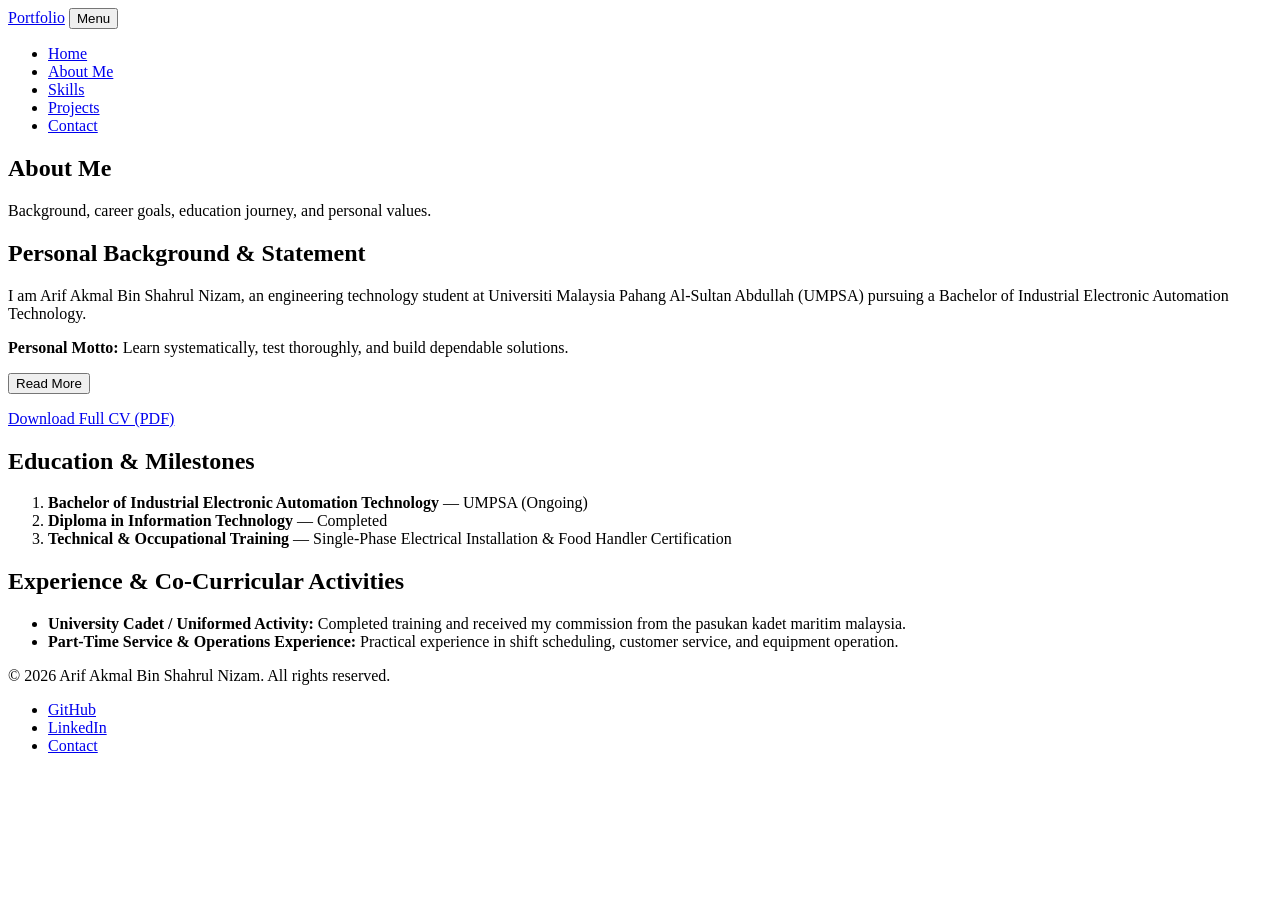
==== about.html @ f5798d1d "Add files via upload Add home and about pages" ====
<!DOCTYPE html>
<html lang="en">
<head>
  <meta charset="UTF-8">
  <meta name="viewport" content="width=device-width, initial-scale=1.0">
  <title>About Me | Personal Portfolio</title>
  <link rel="stylesheet" href="css/style.css">
</head>
<body>
  <header>
    <nav aria-label="Primary Navigation">
      <a href="index.html" class="brand">Portfolio</a>
      <button type="button" id="menu-toggle" aria-expanded="false" aria-label="Toggle navigation">Menu</button>
      <ul class="nav-links" id="nav-links">
        <li><a href="index.html">Home</a></li>
        <li><a href="about.html" class="active" aria-current="page">About Me</a></li>
        <li><a href="skills.html">Skills</a></li>
        <li><a href="projects.html">Projects</a></li>
        <li><a href="contact.html">Contact</a></li>
      </ul>
    </nav>
  </header>

  <main>
    <section class="page-header">
      <h1>About Me</h1>
      <p>Background, career goals, education journey, and personal values.</p>
    </section>

    <section class="about-profile">
      <h2>Personal Background & Statement</h2>
      <p>
        I am Arif Akmal Bin Shahrul Nizam, an engineering technology student at Universiti Malaysia Pahang
        Al-Sultan Abdullah (UMPSA) pursuing a Bachelor of Industrial Electronic Automation Technology.
      </p>
      <p>
        <strong>Personal Motto:</strong> Learn systematically, test thoroughly, and build dependable solutions.
      </p>

      <button type="button" id="read-more-btn" class="btn btn-secondary" aria-expanded="false" aria-controls="more-about">
        Read More
      </button>

      <div id="more-about" class="collapsible-content" hidden>
        <h3>Short & Long-Term Career Goals</h3>
        <p>
          In the short term, I aim to gain practical industry exposure through industrial training and
          entry-level engineering technology roles in automation, embedded systems, or system development.
          In the long term, I aim to grow into a versatile Engineering Technologist capable of designing,
          integrating, and maintaining reliable industrial and software systems.
        </p>

        <h3>Interests & Fun Facts</h3>
        <ul>
          <li>Interested in industrial communication protocols, microcontrollers, circuit simulation, and web/mobile apps.</li>
          <li>Enjoy hands-on technical troubleshooting, structured problem-solving, and gaming in my spare time.</li>
          <li>Fun fact: I bridge both IT software fundamentals and industrial electronic hardware workflows.</li>
        </ul>
      </div>

      <p class="cv-download">
        <a href="docs/resume.pdf" class="btn btn-primary" download>Download Full CV (PDF)</a>
      </p>
    </section>

    <section class="education-section">
      <h2>Education & Milestones</h2>
      <ol class="timeline">
        <li>
          <strong>Bachelor of Industrial Electronic Automation Technology</strong> — UMPSA (Ongoing)
        </li>
        <li>
          <strong>Diploma in Information Technology</strong> — Completed
        </li>
        <li>
          <strong>Technical & Occupational Training</strong> — Single-Phase Electrical Installation & Food Handler Certification 
        </li>
      </ol>
    </section>

    <section class="experience-section">
      <h2>Experience & Co-Curricular Activities</h2>
      <ul>
        <li>
          <strong>University Cadet / Uniformed Activity:</strong> Completed training and received my commission from the pasukan kadet maritim malaysia.
        </li>
        <li>
          <strong>Part-Time Service & Operations Experience:</strong> Practical experience in shift scheduling, customer service, and equipment operation.
        </li>
      </ul>
    </section>
  </main>

  <footer>
    <p>© <span id="year">2026</span> Arif Akmal Bin Shahrul Nizam. All rights reserved.</p>
    <ul class="footer-links">
      <li><a href="https://github.com" target="_blank" rel="noopener noreferrer">GitHub</a></li>
      <li><a href="https://linkedin.com" target="_blank" rel="noopener noreferrer">LinkedIn</a></li>
      <li><a href="contact.html">Contact</a></li>
    </ul>
  </footer>

  <script src="js/script.js"></script>
</body>
</html>
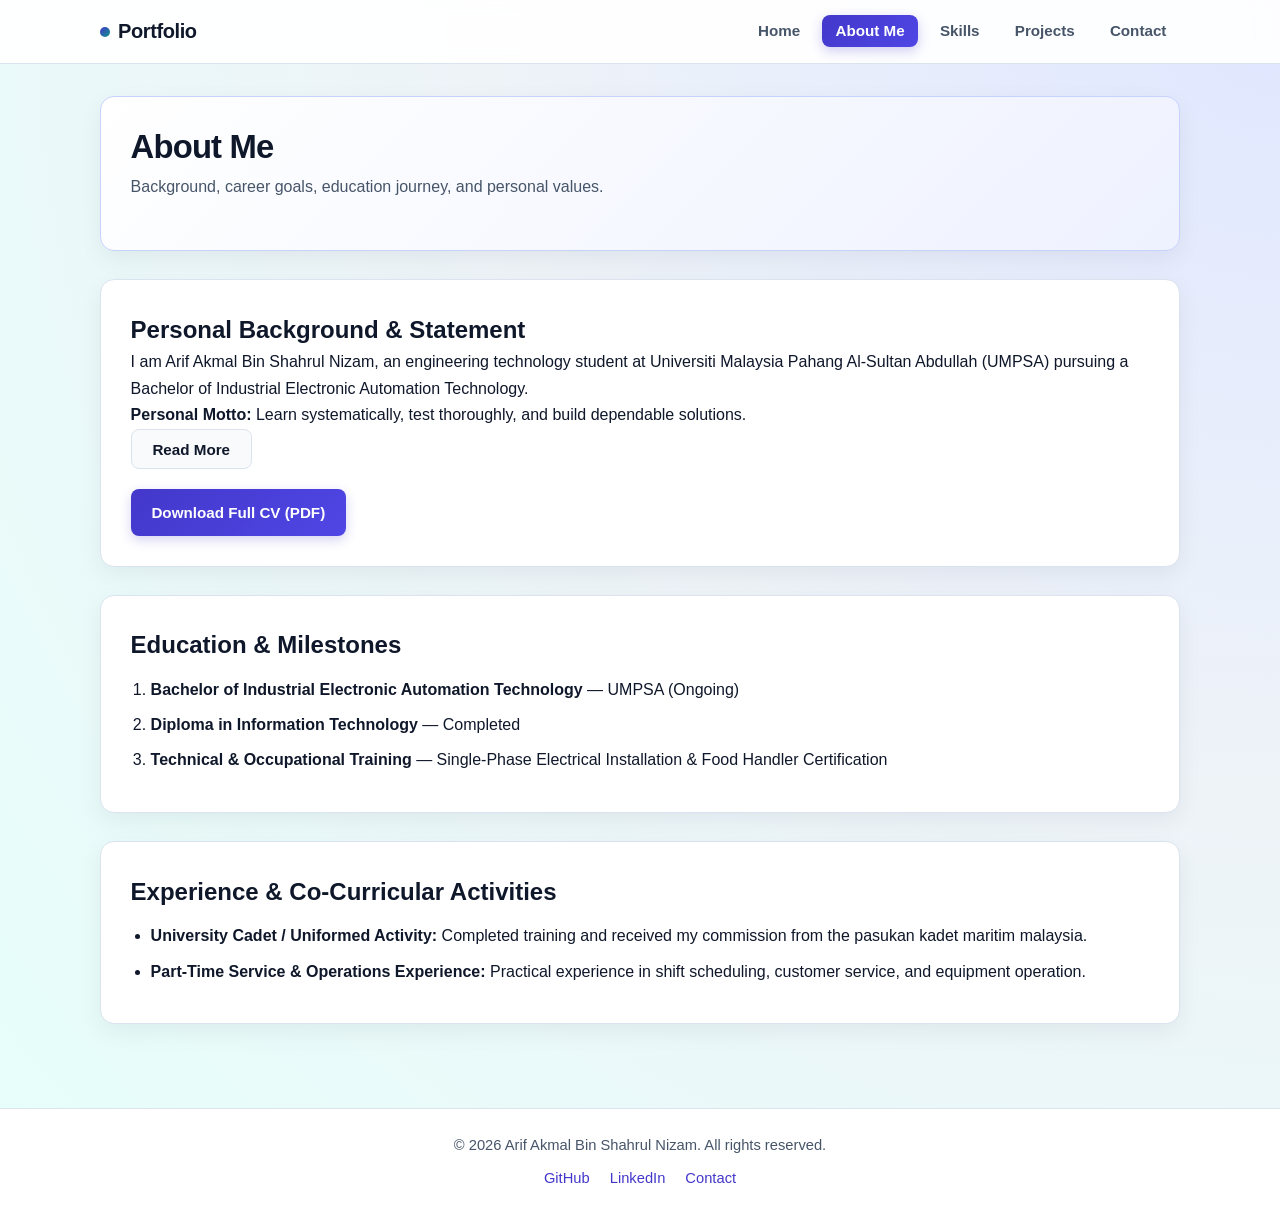
==== commit a02e4a10: "updated" ====
--- a/about.html
+++ b/about.html
@@ -1,105 +1,105 @@
-<!DOCTYPE html>
-<html lang="en">
-<head>
-  <meta charset="UTF-8">
-  <meta name="viewport" content="width=device-width, initial-scale=1.0">
-  <title>About Me | Personal Portfolio</title>
-  <link rel="stylesheet" href="css/style.css">
-</head>
-<body>
-  <header>
-    <nav aria-label="Primary Navigation">
-      <a href="index.html" class="brand">Portfolio</a>
-      <button type="button" id="menu-toggle" aria-expanded="false" aria-label="Toggle navigation">Menu</button>
-      <ul class="nav-links" id="nav-links">
-        <li><a href="index.html">Home</a></li>
-        <li><a href="about.html" class="active" aria-current="page">About Me</a></li>
-        <li><a href="skills.html">Skills</a></li>
-        <li><a href="projects.html">Projects</a></li>
-        <li><a href="contact.html">Contact</a></li>
-      </ul>
-    </nav>
-  </header>
-
-  <main>
-    <section class="page-header">
-      <h1>About Me</h1>
-      <p>Background, career goals, education journey, and personal values.</p>
-    </section>
-
-    <section class="about-profile">
-      <h2>Personal Background & Statement</h2>
-      <p>
-        I am Arif Akmal Bin Shahrul Nizam, an engineering technology student at Universiti Malaysia Pahang
-        Al-Sultan Abdullah (UMPSA) pursuing a Bachelor of Industrial Electronic Automation Technology.
-      </p>
-      <p>
-        <strong>Personal Motto:</strong> Learn systematically, test thoroughly, and build dependable solutions.
-      </p>
-
-      <button type="button" id="read-more-btn" class="btn btn-secondary" aria-expanded="false" aria-controls="more-about">
-        Read More
-      </button>
-
-      <div id="more-about" class="collapsible-content" hidden>
-        <h3>Short & Long-Term Career Goals</h3>
-        <p>
-          In the short term, I aim to gain practical industry exposure through industrial training and
-          entry-level engineering technology roles in automation, embedded systems, or system development.
-          In the long term, I aim to grow into a versatile Engineering Technologist capable of designing,
-          integrating, and maintaining reliable industrial and software systems.
-        </p>
-
-        <h3>Interests & Fun Facts</h3>
-        <ul>
-          <li>Interested in industrial communication protocols, microcontrollers, circuit simulation, and web/mobile apps.</li>
-          <li>Enjoy hands-on technical troubleshooting, structured problem-solving, and gaming in my spare time.</li>
-          <li>Fun fact: I bridge both IT software fundamentals and industrial electronic hardware workflows.</li>
-        </ul>
-      </div>
-
-      <p class="cv-download">
-        <a href="docs/resume.pdf" class="btn btn-primary" download>Download Full CV (PDF)</a>
-      </p>
-    </section>
-
-    <section class="education-section">
-      <h2>Education & Milestones</h2>
-      <ol class="timeline">
-        <li>
-          <strong>Bachelor of Industrial Electronic Automation Technology</strong> — UMPSA (Ongoing)
-        </li>
-        <li>
-          <strong>Diploma in Information Technology</strong> — Completed
-        </li>
-        <li>
-          <strong>Technical & Occupational Training</strong> — Single-Phase Electrical Installation & Food Handler Certification 
-        </li>
-      </ol>
-    </section>
-
-    <section class="experience-section">
-      <h2>Experience & Co-Curricular Activities</h2>
-      <ul>
-        <li>
-          <strong>University Cadet / Uniformed Activity:</strong> Completed training and received my commission from the pasukan kadet maritim malaysia.
-        </li>
-        <li>
-          <strong>Part-Time Service & Operations Experience:</strong> Practical experience in shift scheduling, customer service, and equipment operation.
-        </li>
-      </ul>
-    </section>
-  </main>
-
-  <footer>
-    <p>© <span id="year">2026</span> Arif Akmal Bin Shahrul Nizam. All rights reserved.</p>
-    <ul class="footer-links">
-      <li><a href="https://github.com" target="_blank" rel="noopener noreferrer">GitHub</a></li>
-      <li><a href="https://linkedin.com" target="_blank" rel="noopener noreferrer">LinkedIn</a></li>
-      <li><a href="contact.html">Contact</a></li>
-    </ul>
-  </footer>
-
-  <script src="js/script.js"></script>
-</body>
+<!DOCTYPE html>
+<html lang="en">
+<head>
+  <meta charset="UTF-8">
+  <meta name="viewport" content="width=device-width, initial-scale=1.0">
+  <title>About Me | Personal Portfolio</title>
+  <link rel="stylesheet" href="css/style.css">
+</head>
+<body>
+  <header>
+    <nav aria-label="Primary Navigation">
+      <a href="index.html" class="brand">Portfolio</a>
+      <button type="button" id="menu-toggle" aria-expanded="false" aria-label="Toggle navigation">Menu</button>
+      <ul class="nav-links" id="nav-links">
+        <li><a href="index.html">Home</a></li>
+        <li><a href="about.html" class="active" aria-current="page">About Me</a></li>
+        <li><a href="skills.html">Skills</a></li>
+        <li><a href="projects.html">Projects</a></li>
+        <li><a href="contact.html">Contact</a></li>
+      </ul>
+    </nav>
+  </header>
+
+  <main>
+    <section class="page-header">
+      <h1>About Me</h1>
+      <p>Background, career goals, education journey, and personal values.</p>
+    </section>
+
+    <section class="about-profile">
+      <h2>Personal Background & Statement</h2>
+      <p>
+        I am Arif Akmal Bin Shahrul Nizam, an engineering technology student at Universiti Malaysia Pahang
+        Al-Sultan Abdullah (UMPSA) pursuing a Bachelor of Industrial Electronic Automation Technology.
+      </p>
+      <p>
+        <strong>Personal Motto:</strong> Learn systematically, test thoroughly, and build dependable solutions.
+      </p>
+
+      <button type="button" id="read-more-btn" class="btn btn-secondary" aria-expanded="false" aria-controls="more-about">
+        Read More
+      </button>
+
+      <div id="more-about" class="collapsible-content" hidden>
+        <h3>Short & Long-Term Career Goals</h3>
+        <p>
+          In the short term, I aim to gain practical industry exposure through industrial training and
+          entry-level engineering technology roles in automation, embedded systems, or system development.
+          In the long term, I aim to grow into a versatile Engineering Technologist capable of designing,
+          integrating, and maintaining reliable industrial and software systems.
+        </p>
+
+        <h3>Interests & Fun Facts</h3>
+        <ul>
+          <li>Interested in industrial communication protocols, microcontrollers, circuit simulation, and web/mobile apps.</li>
+          <li>Enjoy hands-on technical troubleshooting, structured problem-solving, and gaming in my spare time.</li>
+          <li>Fun fact: I bridge both IT software fundamentals and industrial electronic hardware workflows.</li>
+        </ul>
+      </div>
+
+      <p class="cv-download">
+        <a href="docs/resume.pdf" class="btn btn-primary" download>Download Full CV (PDF)</a>
+      </p>
+    </section>
+
+    <section class="education-section">
+      <h2>Education & Milestones</h2>
+      <ol class="timeline">
+        <li>
+          <strong>Bachelor of Industrial Electronic Automation Technology</strong> — UMPSA (Ongoing)
+        </li>
+        <li>
+          <strong>Diploma in Information Technology</strong> — Completed
+        </li>
+        <li>
+          <strong>Technical & Occupational Training</strong> — Single-Phase Electrical Installation & Food Handler Certification 
+        </li>
+      </ol>
+    </section>
+
+    <section class="experience-section">
+      <h2>Experience & Co-Curricular Activities</h2>
+      <ul>
+        <li>
+          <strong>University Cadet / Uniformed Activity:</strong> Completed training and received my commission from the pasukan kadet maritim malaysia.
+        </li>
+        <li>
+          <strong>Part-Time Service & Operations Experience:</strong> Practical experience in shift scheduling, customer service, and equipment operation.
+        </li>
+      </ul>
+    </section>
+  </main>
+
+  <footer>
+    <p>© <span id="year">2026</span> Arif Akmal Bin Shahrul Nizam. All rights reserved.</p>
+    <ul class="footer-links">
+      <li><a href="https://github.com" target="_blank" rel="noopener noreferrer">GitHub</a></li>
+      <li><a href="https://linkedin.com" target="_blank" rel="noopener noreferrer">LinkedIn</a></li>
+      <li><a href="contact.html">Contact</a></li>
+    </ul>
+  </footer>
+
+  <script src="js/script.js"></script>
+</body>
 </html>
--- a/css/style.css
+++ b/css/style.css
@@ -0,0 +1,547 @@
+:root {
+  --bg-color: #eef3f8;
+  --surface-color: #ffffff;
+  --surface-tint: #f8fafc;
+  --text-color: #0f172a;
+  --muted-color: #475569;
+  --primary-color: #4338ca;
+  --primary-hover: #3730a3;
+  --primary-soft: #eef2ff;
+  --accent-color: #0d9488;
+  --accent-soft: #f0fdfa;
+  --border-color: #dbe3ee;
+  --error-color: #dc2626;
+  --success-color: #15803d;
+  --radius: 14px;
+  --radius-sm: 8px;
+  --shadow: 0 8px 24px rgba(15, 23, 42, 0.06);
+  --shadow-lg: 0 16px 34px rgba(67, 56, 202, 0.12);
+  --transition: all 0.22s ease;
+}
+
+*,
+*::before,
+*::after {
+  box-sizing: border-box;
+  margin: 0;
+  padding: 0;
+}
+
+html {
+  scroll-behavior: smooth;
+}
+
+body {
+  font-family: "Segoe UI", Tahoma, Geneva, Verdana, sans-serif;
+  background: radial-gradient(circle at top right, #e0e7ff 0%, var(--bg-color) 45%, #e6fffa 100%);
+  color: var(--text-color);
+  line-height: 1.65;
+  min-height: 100vh;
+}
+
+img {
+  max-width: 100%;
+  height: auto;
+  display: block;
+}
+
+a {
+  color: var(--primary-color);
+  text-decoration: none;
+  transition: var(--transition);
+}
+
+a:hover {
+  color: var(--primary-hover);
+}
+
+/* Header & Navigation */
+header {
+  background-color: rgba(255, 255, 255, 0.92);
+  backdrop-filter: blur(10px);
+  border-bottom: 1px solid var(--border-color);
+  position: sticky;
+  top: 0;
+  z-index: 100;
+}
+
+nav {
+  max-width: 1120px;
+  margin: 0 auto;
+  padding: 0.95rem 1.25rem;
+  display: flex;
+  align-items: center;
+  justify-content: space-between;
+  gap: 1rem;
+}
+
+.brand {
+  font-size: 1.25rem;
+  font-weight: 800;
+  letter-spacing: -0.02em;
+  color: var(--text-color);
+  display: inline-flex;
+  align-items: center;
+  gap: 0.5rem;
+}
+
+.brand::before {
+  content: "";
+  width: 10px;
+  height: 10px;
+  border-radius: 50%;
+  background: linear-gradient(135deg, var(--primary-color), var(--accent-color));
+}
+
+.nav-links {
+  list-style: none;
+  display: flex;
+  align-items: center;
+  gap: 0.5rem;
+}
+
+.nav-links a {
+  padding: 0.45rem 0.85rem;
+  border-radius: var(--radius-sm);
+  color: var(--muted-color);
+  font-weight: 600;
+  font-size: 0.95rem;
+}
+
+.nav-links a:hover {
+  background-color: var(--primary-soft);
+  color: var(--primary-color);
+}
+
+.nav-links a.active {
+  background: linear-gradient(135deg, var(--primary-color), #4f46e5);
+  color: #ffffff;
+  box-shadow: 0 4px 12px rgba(67, 56, 202, 0.25);
+}
+
+#menu-toggle {
+  display: none;
+  padding: 0.45rem 0.85rem;
+  border: 1px solid var(--border-color);
+  border-radius: var(--radius-sm);
+  background-color: var(--surface-color);
+  color: var(--text-color);
+  font-weight: 600;
+  cursor: pointer;
+}
+
+/* Main Content */
+main {
+  max-width: 1120px;
+  margin: 0 auto;
+  padding: 2rem 1.25rem 3.5rem;
+}
+
+section {
+  background-color: var(--surface-color);
+  border: 1px solid var(--border-color);
+  border-radius: var(--radius);
+  padding: 1.85rem;
+  margin-bottom: 1.75rem;
+  box-shadow: var(--shadow);
+}
+
+.page-header {
+  background: linear-gradient(135deg, #ffffff 0%, var(--primary-soft) 100%);
+  border-color: #c7d2fe;
+}
+
+.page-header h1,
+.hero h1 {
+  font-size: 2.05rem;
+  font-weight: 800;
+  letter-spacing: -0.025em;
+  line-height: 1.2;
+  margin-bottom: 0.5rem;
+  color: var(--text-color);
+}
+
+.tagline {
+  font-size: 1.12rem;
+  font-weight: 700;
+  color: var(--accent-color);
+  margin-bottom: 0.85rem;
+}
+
+.intro,
+.page-header p {
+  color: var(--muted-color);
+  margin-bottom: 1.25rem;
+  max-width: 72ch;
+}
+
+/* Buttons */
+.btn {
+  display: inline-block;
+  padding: 0.68rem 1.3rem;
+  border-radius: var(--radius-sm);
+  font-weight: 600;
+  font-size: 0.95rem;
+  border: none;
+  cursor: pointer;
+  transition: var(--transition);
+}
+
+.btn-primary {
+  background: linear-gradient(135deg, var(--primary-color), #4f46e5);
+  color: #ffffff;
+  box-shadow: 0 4px 12px rgba(67, 56, 202, 0.22);
+}
+
+.btn-primary:hover {
+  background: linear-gradient(135deg, var(--primary-hover), var(--primary-color));
+  color: #ffffff;
+  transform: translateY(-2px);
+  box-shadow: 0 8px 18px rgba(67, 56, 202, 0.28);
+}
+
+.btn-secondary {
+  background-color: var(--surface-tint);
+  color: var(--text-color);
+  border: 1px solid var(--border-color);
+}
+
+.btn-secondary:hover {
+  background-color: var(--primary-soft);
+  color: var(--primary-color);
+  border-color: #c7d2fe;
+  transform: translateY(-1px);
+}
+
+.cta-group {
+  display: flex;
+  flex-wrap: wrap;
+  gap: 0.75rem;
+  margin-bottom: 1.5rem;
+}
+
+.profile-photo {
+  width: 190px;
+  aspect-ratio: 1 / 1;
+  object-fit: cover;
+  border-radius: var(--radius);
+  border: 3px solid #c7d2fe;
+  box-shadow: var(--shadow);
+}
+
+.highlights ul,
+.timeline,
+.experience-section ul {
+  padding-left: 1.25rem;
+  margin-top: 0.75rem;
+}
+
+.highlights li,
+.timeline li,
+.experience-section li {
+  margin-bottom: 0.55rem;
+}
+
+/* Collapsible & Tabs */
+.collapsible-content {
+  margin-top: 1rem;
+  padding-top: 1rem;
+  border-top: 1px dashed var(--border-color);
+}
+
+.collapsible-content h3 {
+  margin-top: 0.75rem;
+  margin-bottom: 0.35rem;
+  color: var(--primary-color);
+}
+
+.cv-download {
+  margin-top: 1.25rem;
+}
+
+.tab-buttons,
+.filter-buttons {
+  display: flex;
+  flex-wrap: wrap;
+  gap: 0.6rem;
+  margin-bottom: 1.25rem;
+}
+
+.tab-btn,
+.filter-btn {
+  padding: 0.5rem 1.05rem;
+  border: 1px solid var(--border-color);
+  border-radius: 999px;
+  background-color: var(--surface-color);
+  color: var(--muted-color);
+  font-weight: 600;
+  font-size: 0.9rem;
+  cursor: pointer;
+  transition: var(--transition);
+}
+
+.tab-btn:hover,
+.filter-btn:hover {
+  background-color: var(--primary-soft);
+  color: var(--primary-color);
+  border-color: #a5b4fc;
+}
+
+.tab-btn.active,
+.filter-btn.active {
+  background: linear-gradient(135deg, var(--primary-color), var(--accent-color));
+  color: #ffffff;
+  border-color: transparent;
+  box-shadow: 0 4px 12px rgba(67, 56, 202, 0.22);
+}
+
+.tab-panel {
+  display: none;
+}
+
+.tab-panel.active {
+  display: block;
+}
+
+.skill-item {
+  margin-bottom: 1.05rem;
+}
+
+.skill-header {
+  display: flex;
+  justify-content: space-between;
+  font-weight: 600;
+  margin-bottom: 0.35rem;
+}
+
+.progress-bar {
+  width: 100%;
+  height: 11px;
+  background-color: #e2e8f0;
+  border-radius: 999px;
+  overflow: hidden;
+}
+
+.progress-fill {
+  height: 100%;
+  width: 0;
+  background: linear-gradient(90deg, var(--primary-color), var(--accent-color));
+  border-radius: 999px;
+  transition: width 0.8s ease;
+}
+
+/* Table */
+table {
+  width: 100%;
+  border-collapse: collapse;
+  margin-top: 0.75rem;
+  border-radius: var(--radius-sm);
+  overflow: hidden;
+}
+
+th,
+td {
+  border: 1px solid var(--border-color);
+  padding: 0.75rem 0.9rem;
+  text-align: left;
+}
+
+th {
+  background-color: var(--primary-soft);
+  color: var(--primary-hover);
+  font-weight: 700;
+}
+
+tr:nth-child(even) td {
+  background-color: var(--surface-tint);
+}
+
+/* Projects Grid */
+.projects-grid {
+  display: grid;
+  grid-template-columns: repeat(3, 1fr);
+  gap: 1.35rem;
+}
+
+.project-card {
+  border: 1px solid var(--border-color);
+  border-radius: var(--radius);
+  padding: 1.15rem;
+  background-color: var(--surface-tint);
+  display: flex;
+  flex-direction: column;
+  gap: 0.65rem;
+  transition: var(--transition);
+}
+
+.project-card:hover {
+  background-color: var(--surface-color);
+  border-color: #a5b4fc;
+  transform: translateY(-4px);
+  box-shadow: var(--shadow-lg);
+}
+
+.project-card img {
+  width: 100%;
+  aspect-ratio: 16 / 10;
+  object-fit: cover;
+  border-radius: var(--radius-sm);
+  border: 1px solid var(--border-color);
+  background-color: #e2e8f0;
+}
+
+.project-card h2 {
+  font-size: 1.15rem;
+  color: var(--text-color);
+}
+
+.project-card p {
+  font-size: 0.92rem;
+  color: var(--muted-color);
+}
+
+.project-card p strong {
+  color: var(--text-color);
+}
+
+.project-link {
+  margin-top: auto;
+  padding-top: 0.4rem;
+  font-weight: 700;
+  color: var(--primary-color);
+}
+
+.project-link:hover {
+  color: var(--accent-color);
+  text-decoration: underline;
+}
+
+/* Contact Layout & Form */
+.contact-layout {
+  display: grid;
+  grid-template-columns: 2fr 1fr;
+  gap: 1.5rem;
+}
+
+.form-group {
+  margin-bottom: 1rem;
+}
+
+label {
+  display: block;
+  font-weight: 600;
+  margin-bottom: 0.35rem;
+}
+
+input,
+textarea {
+  width: 100%;
+  padding: 0.68rem 0.85rem;
+  border: 1px solid var(--border-color);
+  border-radius: var(--radius-sm);
+  font-family: inherit;
+  font-size: 1rem;
+  background-color: var(--surface-color);
+  color: var(--text-color);
+}
+
+input:focus,
+textarea:focus {
+  outline: 3px solid var(--primary-soft);
+  border-color: var(--primary-color);
+}
+
+.error-msg {
+  color: var(--error-color);
+  font-size: 0.85rem;
+  display: block;
+  margin-top: 0.25rem;
+}
+
+.form-status {
+  margin-top: 0.9rem;
+  font-weight: 600;
+}
+
+.form-status.success {
+  color: var(--success-color);
+}
+
+.form-status.error {
+  color: var(--error-color);
+}
+
+.contact-details p,
+.social-list {
+  margin-top: 0.5rem;
+}
+
+.social-list {
+  list-style: none;
+  display: flex;
+  flex-direction: column;
+  gap: 0.5rem;
+}
+
+/* Footer */
+footer {
+  background-color: var(--surface-color);
+  border-top: 1px solid var(--border-color);
+  padding: 1.5rem 1.25rem;
+  text-align: center;
+  color: var(--muted-color);
+  font-size: 0.92rem;
+}
+
+.footer-links {
+  list-style: none;
+  display: flex;
+  justify-content: center;
+  gap: 1.25rem;
+  margin-top: 0.5rem;
+}
+
+/* Responsive Breakpoints */
+@media (max-width: 768px) {
+  #menu-toggle {
+    display: inline-block;
+  }
+
+  .nav-links {
+    display: none;
+    position: absolute;
+    top: 100%;
+    left: 0;
+    right: 0;
+    background-color: var(--surface-color);
+    border-bottom: 1px solid var(--border-color);
+    flex-direction: column;
+    padding: 1rem;
+    gap: 0.5rem;
+    box-shadow: var(--shadow);
+  }
+
+  .nav-links.open {
+    display: flex;
+  }
+
+  .projects-grid,
+  .contact-layout {
+    grid-template-columns: 1fr;
+  }
+}
+
+@media (max-width: 480px) {
+  .page-header h1,
+  .hero h1 {
+    font-size: 1.6rem;
+  }
+
+  section {
+    padding: 1.25rem;
+  }
+
+  table {
+    font-size: 0.9rem;
+  }
+}
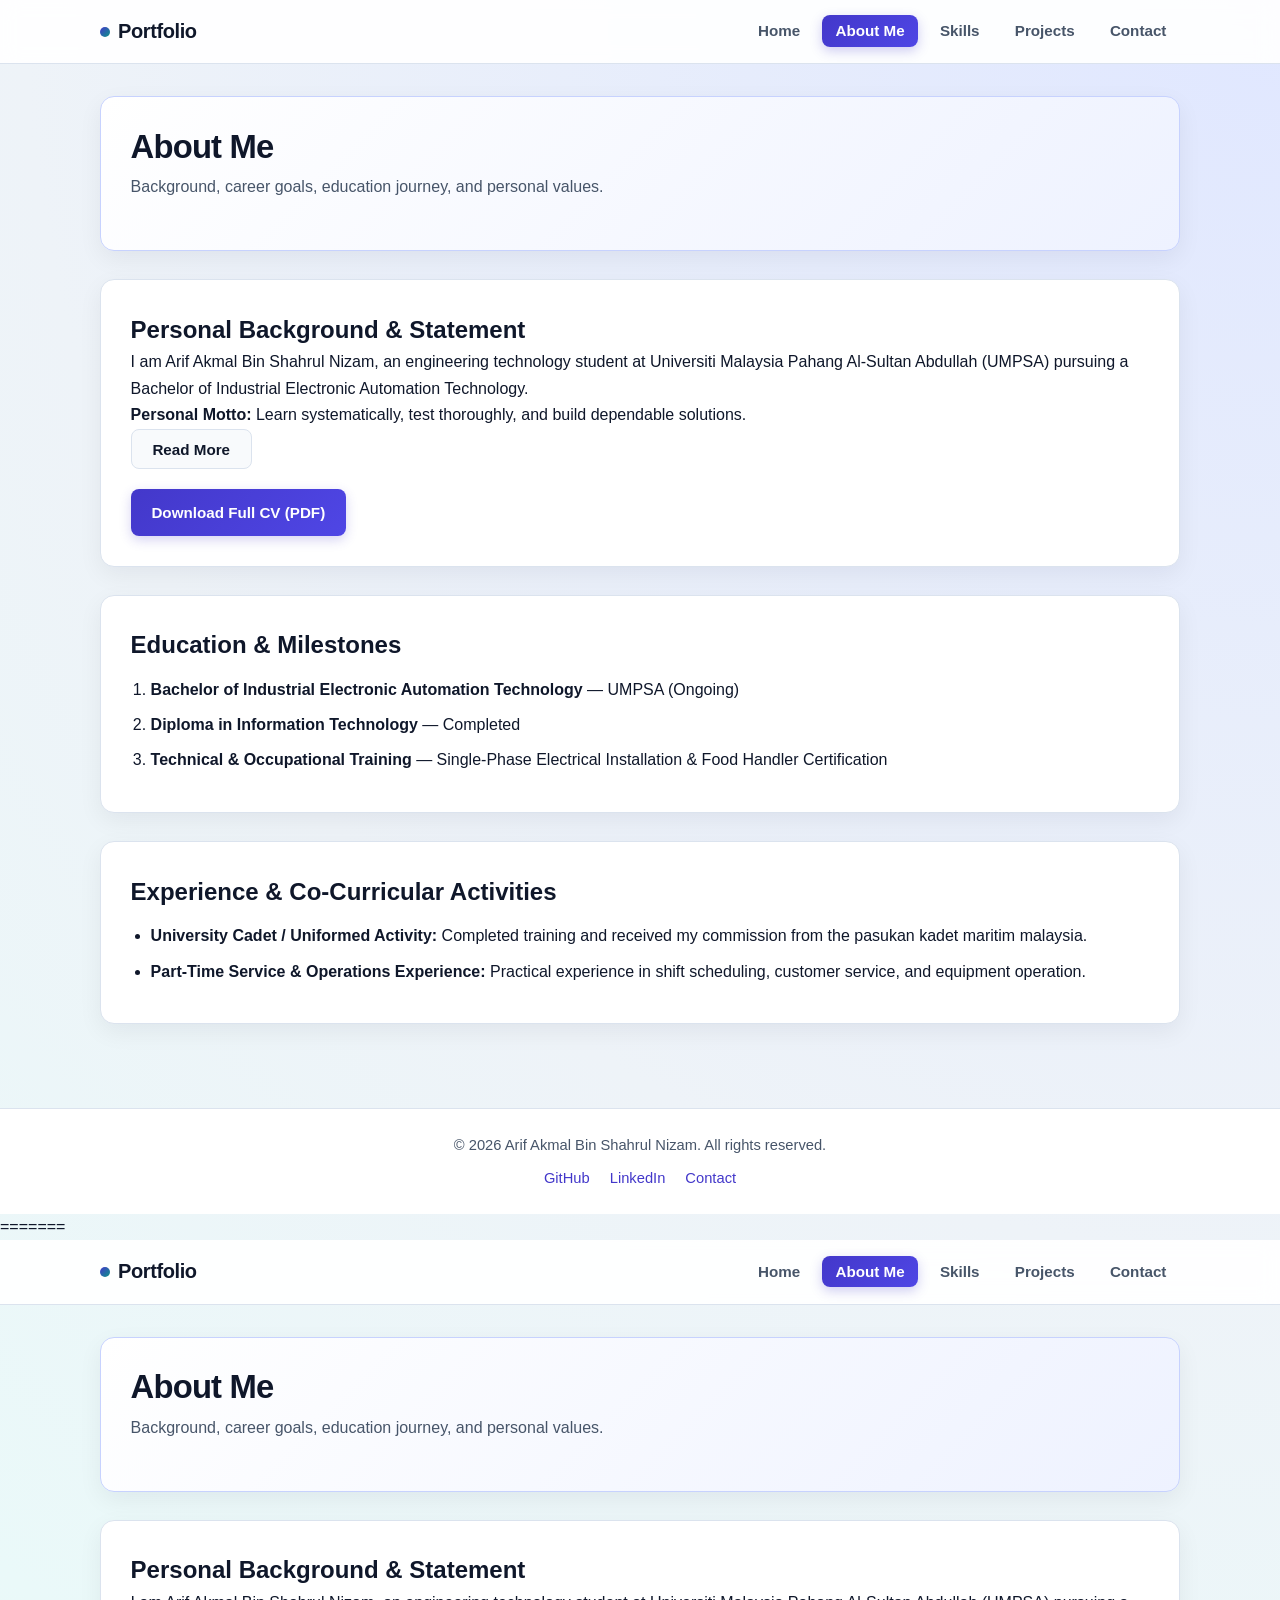
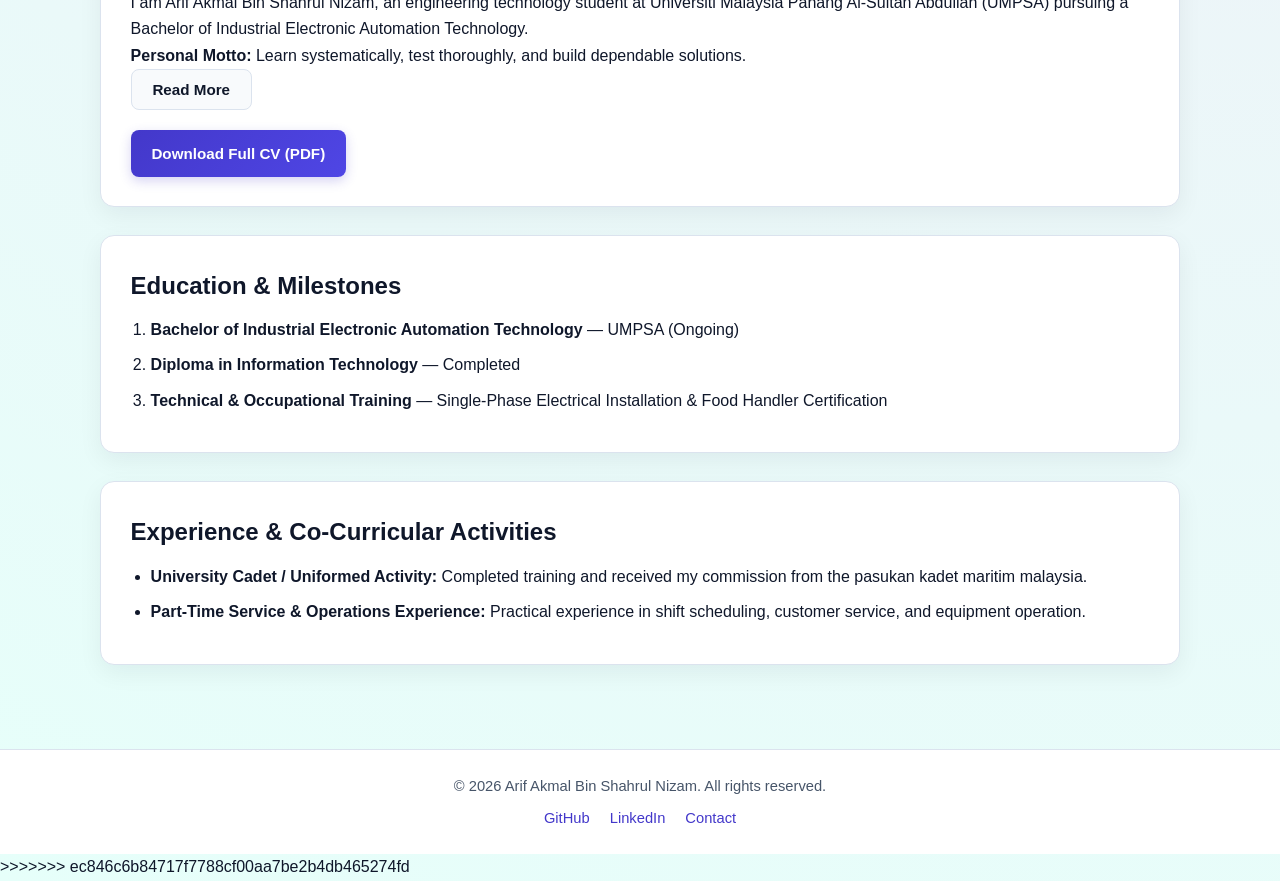
==== commit 8dd9ccd5: "Merge branch 'main' of https://github.com/Arepzvl/BVI3124-personal-portfolio" ====
--- a/about.html
+++ b/about.html
@@ -1,3 +1,4 @@
+
 <!DOCTYPE html>
 <html lang="en">
 <head>
@@ -102,4 +103,110 @@
 
   <script src="js/script.js"></script>
 </body>
+=======
+<!DOCTYPE html>
+<html lang="en">
+<head>
+  <meta charset="UTF-8">
+  <meta name="viewport" content="width=device-width, initial-scale=1.0">
+  <title>About Me | Personal Portfolio</title>
+  <link rel="stylesheet" href="css/style.css">
+</head>
+<body>
+  <header>
+    <nav aria-label="Primary Navigation">
+      <a href="index.html" class="brand">Portfolio</a>
+      <button type="button" id="menu-toggle" aria-expanded="false" aria-label="Toggle navigation">Menu</button>
+      <ul class="nav-links" id="nav-links">
+        <li><a href="index.html">Home</a></li>
+        <li><a href="about.html" class="active" aria-current="page">About Me</a></li>
+        <li><a href="skills.html">Skills</a></li>
+        <li><a href="projects.html">Projects</a></li>
+        <li><a href="contact.html">Contact</a></li>
+      </ul>
+    </nav>
+  </header>
+
+  <main>
+    <section class="page-header">
+      <h1>About Me</h1>
+      <p>Background, career goals, education journey, and personal values.</p>
+    </section>
+
+    <section class="about-profile">
+      <h2>Personal Background & Statement</h2>
+      <p>
+        I am Arif Akmal Bin Shahrul Nizam, an engineering technology student at Universiti Malaysia Pahang
+        Al-Sultan Abdullah (UMPSA) pursuing a Bachelor of Industrial Electronic Automation Technology.
+      </p>
+      <p>
+        <strong>Personal Motto:</strong> Learn systematically, test thoroughly, and build dependable solutions.
+      </p>
+
+      <button type="button" id="read-more-btn" class="btn btn-secondary" aria-expanded="false" aria-controls="more-about">
+        Read More
+      </button>
+
+      <div id="more-about" class="collapsible-content" hidden>
+        <h3>Short & Long-Term Career Goals</h3>
+        <p>
+          In the short term, I aim to gain practical industry exposure through industrial training and
+          entry-level engineering technology roles in automation, embedded systems, or system development.
+          In the long term, I aim to grow into a versatile Engineering Technologist capable of designing,
+          integrating, and maintaining reliable industrial and software systems.
+        </p>
+
+        <h3>Interests & Fun Facts</h3>
+        <ul>
+          <li>Interested in industrial communication protocols, microcontrollers, circuit simulation, and web/mobile apps.</li>
+          <li>Enjoy hands-on technical troubleshooting, structured problem-solving, and gaming in my spare time.</li>
+          <li>Fun fact: I bridge both IT software fundamentals and industrial electronic hardware workflows.</li>
+        </ul>
+      </div>
+
+      <p class="cv-download">
+        <a href="docs/resume.pdf" class="btn btn-primary" download>Download Full CV (PDF)</a>
+      </p>
+    </section>
+
+    <section class="education-section">
+      <h2>Education & Milestones</h2>
+      <ol class="timeline">
+        <li>
+          <strong>Bachelor of Industrial Electronic Automation Technology</strong> — UMPSA (Ongoing)
+        </li>
+        <li>
+          <strong>Diploma in Information Technology</strong> — Completed
+        </li>
+        <li>
+          <strong>Technical & Occupational Training</strong> — Single-Phase Electrical Installation & Food Handler Certification 
+        </li>
+      </ol>
+    </section>
+
+    <section class="experience-section">
+      <h2>Experience & Co-Curricular Activities</h2>
+      <ul>
+        <li>
+          <strong>University Cadet / Uniformed Activity:</strong> Completed training and received my commission from the pasukan kadet maritim malaysia.
+        </li>
+        <li>
+          <strong>Part-Time Service & Operations Experience:</strong> Practical experience in shift scheduling, customer service, and equipment operation.
+        </li>
+      </ul>
+    </section>
+  </main>
+
+  <footer>
+    <p>© <span id="year">2026</span> Arif Akmal Bin Shahrul Nizam. All rights reserved.</p>
+    <ul class="footer-links">
+      <li><a href="https://github.com" target="_blank" rel="noopener noreferrer">GitHub</a></li>
+      <li><a href="https://linkedin.com" target="_blank" rel="noopener noreferrer">LinkedIn</a></li>
+      <li><a href="contact.html">Contact</a></li>
+    </ul>
+  </footer>
+
+  <script src="js/script.js"></script>
+</body>
+>>>>>>> ec846c6b84717f7788cf00aa7be2b4db465274fd
 </html>
--- a/css/style.css
+++ b/css/style.css
@@ -544,4 +544,550 @@
   table {
     font-size: 0.9rem;
   }
+:root {
+  --bg-color: #eef3f8;
+  --surface-color: #ffffff;
+  --surface-tint: #f8fafc;
+  --text-color: #0f172a;
+  --muted-color: #475569;
+  --primary-color: #4338ca;
+  --primary-hover: #3730a3;
+  --primary-soft: #eef2ff;
+  --accent-color: #0d9488;
+  --accent-soft: #f0fdfa;
+  --border-color: #dbe3ee;
+  --error-color: #dc2626;
+  --success-color: #15803d;
+  --radius: 14px;
+  --radius-sm: 8px;
+  --shadow: 0 8px 24px rgba(15, 23, 42, 0.06);
+  --shadow-lg: 0 16px 34px rgba(67, 56, 202, 0.12);
+  --transition: all 0.22s ease;
+}
+
+*,
+*::before,
+*::after {
+  box-sizing: border-box;
+  margin: 0;
+  padding: 0;
+}
+
+html {
+  scroll-behavior: smooth;
+}
+
+body {
+  font-family: "Segoe UI", Tahoma, Geneva, Verdana, sans-serif;
+  background: radial-gradient(circle at top right, #e0e7ff 0%, var(--bg-color) 45%, #e6fffa 100%);
+  color: var(--text-color);
+  line-height: 1.65;
+  min-height: 100vh;
+}
+
+img {
+  max-width: 100%;
+  height: auto;
+  display: block;
+}
+
+a {
+  color: var(--primary-color);
+  text-decoration: none;
+  transition: var(--transition);
+}
+
+a:hover {
+  color: var(--primary-hover);
+}
+
+/* Header & Navigation */
+header {
+  background-color: rgba(255, 255, 255, 0.92);
+  backdrop-filter: blur(10px);
+  border-bottom: 1px solid var(--border-color);
+  position: sticky;
+  top: 0;
+  z-index: 100;
+}
+
+nav {
+  max-width: 1120px;
+  margin: 0 auto;
+  padding: 0.95rem 1.25rem;
+  display: flex;
+  align-items: center;
+  justify-content: space-between;
+  gap: 1rem;
+}
+
+.brand {
+  font-size: 1.25rem;
+  font-weight: 800;
+  letter-spacing: -0.02em;
+  color: var(--text-color);
+  display: inline-flex;
+  align-items: center;
+  gap: 0.5rem;
+}
+
+.brand::before {
+  content: "";
+  width: 10px;
+  height: 10px;
+  border-radius: 50%;
+  background: linear-gradient(135deg, var(--primary-color), var(--accent-color));
+}
+
+.nav-links {
+  list-style: none;
+  display: flex;
+  align-items: center;
+  gap: 0.5rem;
+}
+
+.nav-links a {
+  padding: 0.45rem 0.85rem;
+  border-radius: var(--radius-sm);
+  color: var(--muted-color);
+  font-weight: 600;
+  font-size: 0.95rem;
+}
+
+.nav-links a:hover {
+  background-color: var(--primary-soft);
+  color: var(--primary-color);
+}
+
+.nav-links a.active {
+  background: linear-gradient(135deg, var(--primary-color), #4f46e5);
+  color: #ffffff;
+  box-shadow: 0 4px 12px rgba(67, 56, 202, 0.25);
+}
+
+#menu-toggle {
+  display: none;
+  padding: 0.45rem 0.85rem;
+  border: 1px solid var(--border-color);
+  border-radius: var(--radius-sm);
+  background-color: var(--surface-color);
+  color: var(--text-color);
+  font-weight: 600;
+  cursor: pointer;
+}
+
+/* Main Content */
+main {
+  max-width: 1120px;
+  margin: 0 auto;
+  padding: 2rem 1.25rem 3.5rem;
+}
+
+section {
+  background-color: var(--surface-color);
+  border: 1px solid var(--border-color);
+  border-radius: var(--radius);
+  padding: 1.85rem;
+  margin-bottom: 1.75rem;
+  box-shadow: var(--shadow);
+}
+
+.page-header {
+  background: linear-gradient(135deg, #ffffff 0%, var(--primary-soft) 100%);
+  border-color: #c7d2fe;
+}
+
+.page-header h1,
+.hero h1 {
+  font-size: 2.05rem;
+  font-weight: 800;
+  letter-spacing: -0.025em;
+  line-height: 1.2;
+  margin-bottom: 0.5rem;
+  color: var(--text-color);
+}
+
+.tagline {
+  font-size: 1.12rem;
+  font-weight: 700;
+  color: var(--accent-color);
+  margin-bottom: 0.85rem;
+}
+
+.intro,
+.page-header p {
+  color: var(--muted-color);
+  margin-bottom: 1.25rem;
+  max-width: 72ch;
+}
+
+/* Buttons */
+.btn {
+  display: inline-block;
+  padding: 0.68rem 1.3rem;
+  border-radius: var(--radius-sm);
+  font-weight: 600;
+  font-size: 0.95rem;
+  border: none;
+  cursor: pointer;
+  transition: var(--transition);
+}
+
+.btn-primary {
+  background: linear-gradient(135deg, var(--primary-color), #4f46e5);
+  color: #ffffff;
+  box-shadow: 0 4px 12px rgba(67, 56, 202, 0.22);
+}
+
+.btn-primary:hover {
+  background: linear-gradient(135deg, var(--primary-hover), var(--primary-color));
+  color: #ffffff;
+  transform: translateY(-2px);
+  box-shadow: 0 8px 18px rgba(67, 56, 202, 0.28);
+}
+
+.btn-secondary {
+  background-color: var(--surface-tint);
+  color: var(--text-color);
+  border: 1px solid var(--border-color);
+}
+
+.btn-secondary:hover {
+  background-color: var(--primary-soft);
+  color: var(--primary-color);
+  border-color: #c7d2fe;
+  transform: translateY(-1px);
+}
+
+.cta-group {
+  display: flex;
+  flex-wrap: wrap;
+  gap: 0.75rem;
+  margin-bottom: 1.5rem;
+}
+
+.profile-photo {
+  width: 190px;
+  aspect-ratio: 1 / 1;
+  object-fit: cover;
+  border-radius: var(--radius);
+  border: 3px solid #c7d2fe;
+  box-shadow: var(--shadow);
+}
+
+.highlights ul,
+.timeline,
+.experience-section ul {
+  padding-left: 1.25rem;
+  margin-top: 0.75rem;
+}
+
+.highlights li,
+.timeline li,
+.experience-section li {
+  margin-bottom: 0.55rem;
+}
+
+/* Collapsible & Tabs */
+.collapsible-content {
+  margin-top: 1rem;
+  padding-top: 1rem;
+  border-top: 1px dashed var(--border-color);
+}
+
+.collapsible-content h3 {
+  margin-top: 0.75rem;
+  margin-bottom: 0.35rem;
+  color: var(--primary-color);
+}
+
+.cv-download {
+  margin-top: 1.25rem;
+}
+
+.tab-buttons,
+.filter-buttons {
+  display: flex;
+  flex-wrap: wrap;
+  gap: 0.6rem;
+  margin-bottom: 1.25rem;
+}
+
+.tab-btn,
+.filter-btn {
+  padding: 0.5rem 1.05rem;
+  border: 1px solid var(--border-color);
+  border-radius: 999px;
+  background-color: var(--surface-color);
+  color: var(--muted-color);
+  font-weight: 600;
+  font-size: 0.9rem;
+  cursor: pointer;
+  transition: var(--transition);
+}
+
+.tab-btn:hover,
+.filter-btn:hover {
+  background-color: var(--primary-soft);
+  color: var(--primary-color);
+  border-color: #a5b4fc;
+}
+
+.tab-btn.active,
+.filter-btn.active {
+  background: linear-gradient(135deg, var(--primary-color), var(--accent-color));
+  color: #ffffff;
+  border-color: transparent;
+  box-shadow: 0 4px 12px rgba(67, 56, 202, 0.22);
+}
+
+.tab-panel {
+  display: none;
+}
+
+.tab-panel.active {
+  display: block;
+}
+
+.skill-item {
+  margin-bottom: 1.05rem;
+}
+
+.skill-header {
+  display: flex;
+  justify-content: space-between;
+  font-weight: 600;
+  margin-bottom: 0.35rem;
+}
+
+.progress-bar {
+  width: 100%;
+  height: 11px;
+  background-color: #e2e8f0;
+  border-radius: 999px;
+  overflow: hidden;
+}
+
+.progress-fill {
+  height: 100%;
+  width: 0;
+  background: linear-gradient(90deg, var(--primary-color), var(--accent-color));
+  border-radius: 999px;
+  transition: width 0.8s ease;
+}
+
+/* Table */
+table {
+  width: 100%;
+  border-collapse: collapse;
+  margin-top: 0.75rem;
+  border-radius: var(--radius-sm);
+  overflow: hidden;
+}
+
+th,
+td {
+  border: 1px solid var(--border-color);
+  padding: 0.75rem 0.9rem;
+  text-align: left;
+}
+
+th {
+  background-color: var(--primary-soft);
+  color: var(--primary-hover);
+  font-weight: 700;
+}
+
+tr:nth-child(even) td {
+  background-color: var(--surface-tint);
+}
+
+/* Projects Grid */
+.projects-grid {
+  display: grid;
+  grid-template-columns: repeat(3, 1fr);
+  gap: 1.35rem;
+}
+
+.project-card {
+  border: 1px solid var(--border-color);
+  border-radius: var(--radius);
+  padding: 1.15rem;
+  background-color: var(--surface-tint);
+  display: flex;
+  flex-direction: column;
+  gap: 0.65rem;
+  transition: var(--transition);
+}
+
+.project-card:hover {
+  background-color: var(--surface-color);
+  border-color: #a5b4fc;
+  transform: translateY(-4px);
+  box-shadow: var(--shadow-lg);
+}
+
+.project-card img {
+  width: 100%;
+  aspect-ratio: 16 / 10;
+  object-fit: cover;
+  border-radius: var(--radius-sm);
+  border: 1px solid var(--border-color);
+  background-color: #e2e8f0;
+}
+
+.project-card h2 {
+  font-size: 1.15rem;
+  color: var(--text-color);
+}
+
+.project-card p {
+  font-size: 0.92rem;
+  color: var(--muted-color);
+}
+
+.project-card p strong {
+  color: var(--text-color);
+}
+
+.project-link {
+  margin-top: auto;
+  padding-top: 0.4rem;
+  font-weight: 700;
+  color: var(--primary-color);
+}
+
+.project-link:hover {
+  color: var(--accent-color);
+  text-decoration: underline;
+}
+
+/* Contact Layout & Form */
+.contact-layout {
+  display: grid;
+  grid-template-columns: 2fr 1fr;
+  gap: 1.5rem;
+}
+
+.form-group {
+  margin-bottom: 1rem;
+}
+
+label {
+  display: block;
+  font-weight: 600;
+  margin-bottom: 0.35rem;
+}
+
+input,
+textarea {
+  width: 100%;
+  padding: 0.68rem 0.85rem;
+  border: 1px solid var(--border-color);
+  border-radius: var(--radius-sm);
+  font-family: inherit;
+  font-size: 1rem;
+  background-color: var(--surface-color);
+  color: var(--text-color);
+}
+
+input:focus,
+textarea:focus {
+  outline: 3px solid var(--primary-soft);
+  border-color: var(--primary-color);
+}
+
+.error-msg {
+  color: var(--error-color);
+  font-size: 0.85rem;
+  display: block;
+  margin-top: 0.25rem;
+}
+
+.form-status {
+  margin-top: 0.9rem;
+  font-weight: 600;
+}
+
+.form-status.success {
+  color: var(--success-color);
+}
+
+.form-status.error {
+  color: var(--error-color);
+}
+
+.contact-details p,
+.social-list {
+  margin-top: 0.5rem;
+}
+
+.social-list {
+  list-style: none;
+  display: flex;
+  flex-direction: column;
+  gap: 0.5rem;
+}
+
+/* Footer */
+footer {
+  background-color: var(--surface-color);
+  border-top: 1px solid var(--border-color);
+  padding: 1.5rem 1.25rem;
+  text-align: center;
+  color: var(--muted-color);
+  font-size: 0.92rem;
+}
+
+.footer-links {
+  list-style: none;
+  display: flex;
+  justify-content: center;
+  gap: 1.25rem;
+  margin-top: 0.5rem;
+}
+
+/* Responsive Breakpoints */
+@media (max-width: 768px) {
+  #menu-toggle {
+    display: inline-block;
+  }
+
+  .nav-links {
+    display: none;
+    position: absolute;
+    top: 100%;
+    left: 0;
+    right: 0;
+    background-color: var(--surface-color);
+    border-bottom: 1px solid var(--border-color);
+    flex-direction: column;
+    padding: 1rem;
+    gap: 0.5rem;
+    box-shadow: var(--shadow);
+  }
+
+  .nav-links.open {
+    display: flex;
+  }
+
+  .projects-grid,
+  .contact-layout {
+    grid-template-columns: 1fr;
+  }
+}
+
+@media (max-width: 480px) {
+  .page-header h1,
+  .hero h1 {
+    font-size: 1.6rem;
+  }
+
+  section {
+    padding: 1.25rem;
+  }
+
+  table {
+    font-size: 0.9rem;
+  }
 }
--- a/css/style.css
+++ b/css/style.css
@@ -544,4 +544,550 @@
   table {
     font-size: 0.9rem;
   }
+:root {
+  --bg-color: #eef3f8;
+  --surface-color: #ffffff;
+  --surface-tint: #f8fafc;
+  --text-color: #0f172a;
+  --muted-color: #475569;
+  --primary-color: #4338ca;
+  --primary-hover: #3730a3;
+  --primary-soft: #eef2ff;
+  --accent-color: #0d9488;
+  --accent-soft: #f0fdfa;
+  --border-color: #dbe3ee;
+  --error-color: #dc2626;
+  --success-color: #15803d;
+  --radius: 14px;
+  --radius-sm: 8px;
+  --shadow: 0 8px 24px rgba(15, 23, 42, 0.06);
+  --shadow-lg: 0 16px 34px rgba(67, 56, 202, 0.12);
+  --transition: all 0.22s ease;
+}
+
+*,
+*::before,
+*::after {
+  box-sizing: border-box;
+  margin: 0;
+  padding: 0;
+}
+
+html {
+  scroll-behavior: smooth;
+}
+
+body {
+  font-family: "Segoe UI", Tahoma, Geneva, Verdana, sans-serif;
+  background: radial-gradient(circle at top right, #e0e7ff 0%, var(--bg-color) 45%, #e6fffa 100%);
+  color: var(--text-color);
+  line-height: 1.65;
+  min-height: 100vh;
+}
+
+img {
+  max-width: 100%;
+  height: auto;
+  display: block;
+}
+
+a {
+  color: var(--primary-color);
+  text-decoration: none;
+  transition: var(--transition);
+}
+
+a:hover {
+  color: var(--primary-hover);
+}
+
+/* Header & Navigation */
+header {
+  background-color: rgba(255, 255, 255, 0.92);
+  backdrop-filter: blur(10px);
+  border-bottom: 1px solid var(--border-color);
+  position: sticky;
+  top: 0;
+  z-index: 100;
+}
+
+nav {
+  max-width: 1120px;
+  margin: 0 auto;
+  padding: 0.95rem 1.25rem;
+  display: flex;
+  align-items: center;
+  justify-content: space-between;
+  gap: 1rem;
+}
+
+.brand {
+  font-size: 1.25rem;
+  font-weight: 800;
+  letter-spacing: -0.02em;
+  color: var(--text-color);
+  display: inline-flex;
+  align-items: center;
+  gap: 0.5rem;
+}
+
+.brand::before {
+  content: "";
+  width: 10px;
+  height: 10px;
+  border-radius: 50%;
+  background: linear-gradient(135deg, var(--primary-color), var(--accent-color));
+}
+
+.nav-links {
+  list-style: none;
+  display: flex;
+  align-items: center;
+  gap: 0.5rem;
+}
+
+.nav-links a {
+  padding: 0.45rem 0.85rem;
+  border-radius: var(--radius-sm);
+  color: var(--muted-color);
+  font-weight: 600;
+  font-size: 0.95rem;
+}
+
+.nav-links a:hover {
+  background-color: var(--primary-soft);
+  color: var(--primary-color);
+}
+
+.nav-links a.active {
+  background: linear-gradient(135deg, var(--primary-color), #4f46e5);
+  color: #ffffff;
+  box-shadow: 0 4px 12px rgba(67, 56, 202, 0.25);
+}
+
+#menu-toggle {
+  display: none;
+  padding: 0.45rem 0.85rem;
+  border: 1px solid var(--border-color);
+  border-radius: var(--radius-sm);
+  background-color: var(--surface-color);
+  color: var(--text-color);
+  font-weight: 600;
+  cursor: pointer;
+}
+
+/* Main Content */
+main {
+  max-width: 1120px;
+  margin: 0 auto;
+  padding: 2rem 1.25rem 3.5rem;
+}
+
+section {
+  background-color: var(--surface-color);
+  border: 1px solid var(--border-color);
+  border-radius: var(--radius);
+  padding: 1.85rem;
+  margin-bottom: 1.75rem;
+  box-shadow: var(--shadow);
+}
+
+.page-header {
+  background: linear-gradient(135deg, #ffffff 0%, var(--primary-soft) 100%);
+  border-color: #c7d2fe;
+}
+
+.page-header h1,
+.hero h1 {
+  font-size: 2.05rem;
+  font-weight: 800;
+  letter-spacing: -0.025em;
+  line-height: 1.2;
+  margin-bottom: 0.5rem;
+  color: var(--text-color);
+}
+
+.tagline {
+  font-size: 1.12rem;
+  font-weight: 700;
+  color: var(--accent-color);
+  margin-bottom: 0.85rem;
+}
+
+.intro,
+.page-header p {
+  color: var(--muted-color);
+  margin-bottom: 1.25rem;
+  max-width: 72ch;
+}
+
+/* Buttons */
+.btn {
+  display: inline-block;
+  padding: 0.68rem 1.3rem;
+  border-radius: var(--radius-sm);
+  font-weight: 600;
+  font-size: 0.95rem;
+  border: none;
+  cursor: pointer;
+  transition: var(--transition);
+}
+
+.btn-primary {
+  background: linear-gradient(135deg, var(--primary-color), #4f46e5);
+  color: #ffffff;
+  box-shadow: 0 4px 12px rgba(67, 56, 202, 0.22);
+}
+
+.btn-primary:hover {
+  background: linear-gradient(135deg, var(--primary-hover), var(--primary-color));
+  color: #ffffff;
+  transform: translateY(-2px);
+  box-shadow: 0 8px 18px rgba(67, 56, 202, 0.28);
+}
+
+.btn-secondary {
+  background-color: var(--surface-tint);
+  color: var(--text-color);
+  border: 1px solid var(--border-color);
+}
+
+.btn-secondary:hover {
+  background-color: var(--primary-soft);
+  color: var(--primary-color);
+  border-color: #c7d2fe;
+  transform: translateY(-1px);
+}
+
+.cta-group {
+  display: flex;
+  flex-wrap: wrap;
+  gap: 0.75rem;
+  margin-bottom: 1.5rem;
+}
+
+.profile-photo {
+  width: 190px;
+  aspect-ratio: 1 / 1;
+  object-fit: cover;
+  border-radius: var(--radius);
+  border: 3px solid #c7d2fe;
+  box-shadow: var(--shadow);
+}
+
+.highlights ul,
+.timeline,
+.experience-section ul {
+  padding-left: 1.25rem;
+  margin-top: 0.75rem;
+}
+
+.highlights li,
+.timeline li,
+.experience-section li {
+  margin-bottom: 0.55rem;
+}
+
+/* Collapsible & Tabs */
+.collapsible-content {
+  margin-top: 1rem;
+  padding-top: 1rem;
+  border-top: 1px dashed var(--border-color);
+}
+
+.collapsible-content h3 {
+  margin-top: 0.75rem;
+  margin-bottom: 0.35rem;
+  color: var(--primary-color);
+}
+
+.cv-download {
+  margin-top: 1.25rem;
+}
+
+.tab-buttons,
+.filter-buttons {
+  display: flex;
+  flex-wrap: wrap;
+  gap: 0.6rem;
+  margin-bottom: 1.25rem;
+}
+
+.tab-btn,
+.filter-btn {
+  padding: 0.5rem 1.05rem;
+  border: 1px solid var(--border-color);
+  border-radius: 999px;
+  background-color: var(--surface-color);
+  color: var(--muted-color);
+  font-weight: 600;
+  font-size: 0.9rem;
+  cursor: pointer;
+  transition: var(--transition);
+}
+
+.tab-btn:hover,
+.filter-btn:hover {
+  background-color: var(--primary-soft);
+  color: var(--primary-color);
+  border-color: #a5b4fc;
+}
+
+.tab-btn.active,
+.filter-btn.active {
+  background: linear-gradient(135deg, var(--primary-color), var(--accent-color));
+  color: #ffffff;
+  border-color: transparent;
+  box-shadow: 0 4px 12px rgba(67, 56, 202, 0.22);
+}
+
+.tab-panel {
+  display: none;
+}
+
+.tab-panel.active {
+  display: block;
+}
+
+.skill-item {
+  margin-bottom: 1.05rem;
+}
+
+.skill-header {
+  display: flex;
+  justify-content: space-between;
+  font-weight: 600;
+  margin-bottom: 0.35rem;
+}
+
+.progress-bar {
+  width: 100%;
+  height: 11px;
+  background-color: #e2e8f0;
+  border-radius: 999px;
+  overflow: hidden;
+}
+
+.progress-fill {
+  height: 100%;
+  width: 0;
+  background: linear-gradient(90deg, var(--primary-color), var(--accent-color));
+  border-radius: 999px;
+  transition: width 0.8s ease;
+}
+
+/* Table */
+table {
+  width: 100%;
+  border-collapse: collapse;
+  margin-top: 0.75rem;
+  border-radius: var(--radius-sm);
+  overflow: hidden;
+}
+
+th,
+td {
+  border: 1px solid var(--border-color);
+  padding: 0.75rem 0.9rem;
+  text-align: left;
+}
+
+th {
+  background-color: var(--primary-soft);
+  color: var(--primary-hover);
+  font-weight: 700;
+}
+
+tr:nth-child(even) td {
+  background-color: var(--surface-tint);
+}
+
+/* Projects Grid */
+.projects-grid {
+  display: grid;
+  grid-template-columns: repeat(3, 1fr);
+  gap: 1.35rem;
+}
+
+.project-card {
+  border: 1px solid var(--border-color);
+  border-radius: var(--radius);
+  padding: 1.15rem;
+  background-color: var(--surface-tint);
+  display: flex;
+  flex-direction: column;
+  gap: 0.65rem;
+  transition: var(--transition);
+}
+
+.project-card:hover {
+  background-color: var(--surface-color);
+  border-color: #a5b4fc;
+  transform: translateY(-4px);
+  box-shadow: var(--shadow-lg);
+}
+
+.project-card img {
+  width: 100%;
+  aspect-ratio: 16 / 10;
+  object-fit: cover;
+  border-radius: var(--radius-sm);
+  border: 1px solid var(--border-color);
+  background-color: #e2e8f0;
+}
+
+.project-card h2 {
+  font-size: 1.15rem;
+  color: var(--text-color);
+}
+
+.project-card p {
+  font-size: 0.92rem;
+  color: var(--muted-color);
+}
+
+.project-card p strong {
+  color: var(--text-color);
+}
+
+.project-link {
+  margin-top: auto;
+  padding-top: 0.4rem;
+  font-weight: 700;
+  color: var(--primary-color);
+}
+
+.project-link:hover {
+  color: var(--accent-color);
+  text-decoration: underline;
+}
+
+/* Contact Layout & Form */
+.contact-layout {
+  display: grid;
+  grid-template-columns: 2fr 1fr;
+  gap: 1.5rem;
+}
+
+.form-group {
+  margin-bottom: 1rem;
+}
+
+label {
+  display: block;
+  font-weight: 600;
+  margin-bottom: 0.35rem;
+}
+
+input,
+textarea {
+  width: 100%;
+  padding: 0.68rem 0.85rem;
+  border: 1px solid var(--border-color);
+  border-radius: var(--radius-sm);
+  font-family: inherit;
+  font-size: 1rem;
+  background-color: var(--surface-color);
+  color: var(--text-color);
+}
+
+input:focus,
+textarea:focus {
+  outline: 3px solid var(--primary-soft);
+  border-color: var(--primary-color);
+}
+
+.error-msg {
+  color: var(--error-color);
+  font-size: 0.85rem;
+  display: block;
+  margin-top: 0.25rem;
+}
+
+.form-status {
+  margin-top: 0.9rem;
+  font-weight: 600;
+}
+
+.form-status.success {
+  color: var(--success-color);
+}
+
+.form-status.error {
+  color: var(--error-color);
+}
+
+.contact-details p,
+.social-list {
+  margin-top: 0.5rem;
+}
+
+.social-list {
+  list-style: none;
+  display: flex;
+  flex-direction: column;
+  gap: 0.5rem;
+}
+
+/* Footer */
+footer {
+  background-color: var(--surface-color);
+  border-top: 1px solid var(--border-color);
+  padding: 1.5rem 1.25rem;
+  text-align: center;
+  color: var(--muted-color);
+  font-size: 0.92rem;
+}
+
+.footer-links {
+  list-style: none;
+  display: flex;
+  justify-content: center;
+  gap: 1.25rem;
+  margin-top: 0.5rem;
+}
+
+/* Responsive Breakpoints */
+@media (max-width: 768px) {
+  #menu-toggle {
+    display: inline-block;
+  }
+
+  .nav-links {
+    display: none;
+    position: absolute;
+    top: 100%;
+    left: 0;
+    right: 0;
+    background-color: var(--surface-color);
+    border-bottom: 1px solid var(--border-color);
+    flex-direction: column;
+    padding: 1rem;
+    gap: 0.5rem;
+    box-shadow: var(--shadow);
+  }
+
+  .nav-links.open {
+    display: flex;
+  }
+
+  .projects-grid,
+  .contact-layout {
+    grid-template-columns: 1fr;
+  }
+}
+
+@media (max-width: 480px) {
+  .page-header h1,
+  .hero h1 {
+    font-size: 1.6rem;
+  }
+
+  section {
+    padding: 1.25rem;
+  }
+
+  table {
+    font-size: 0.9rem;
+  }
 }
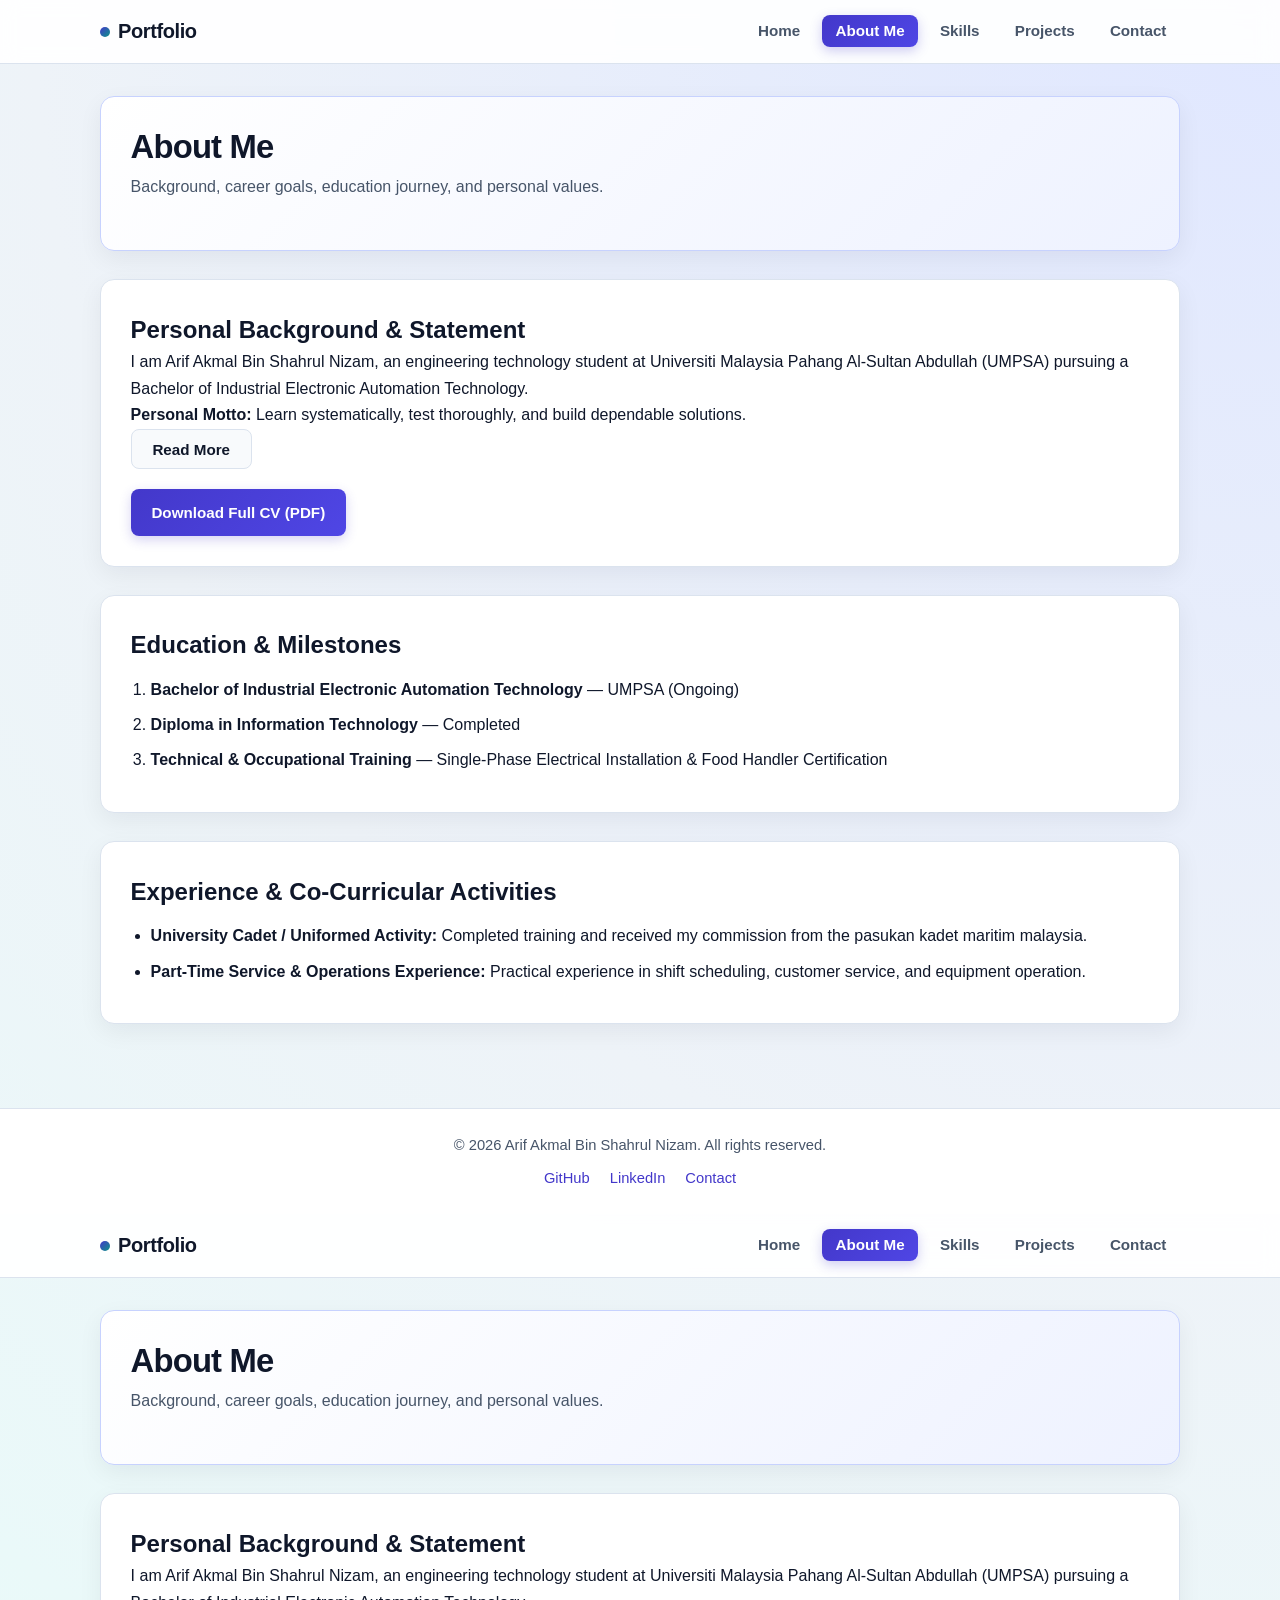
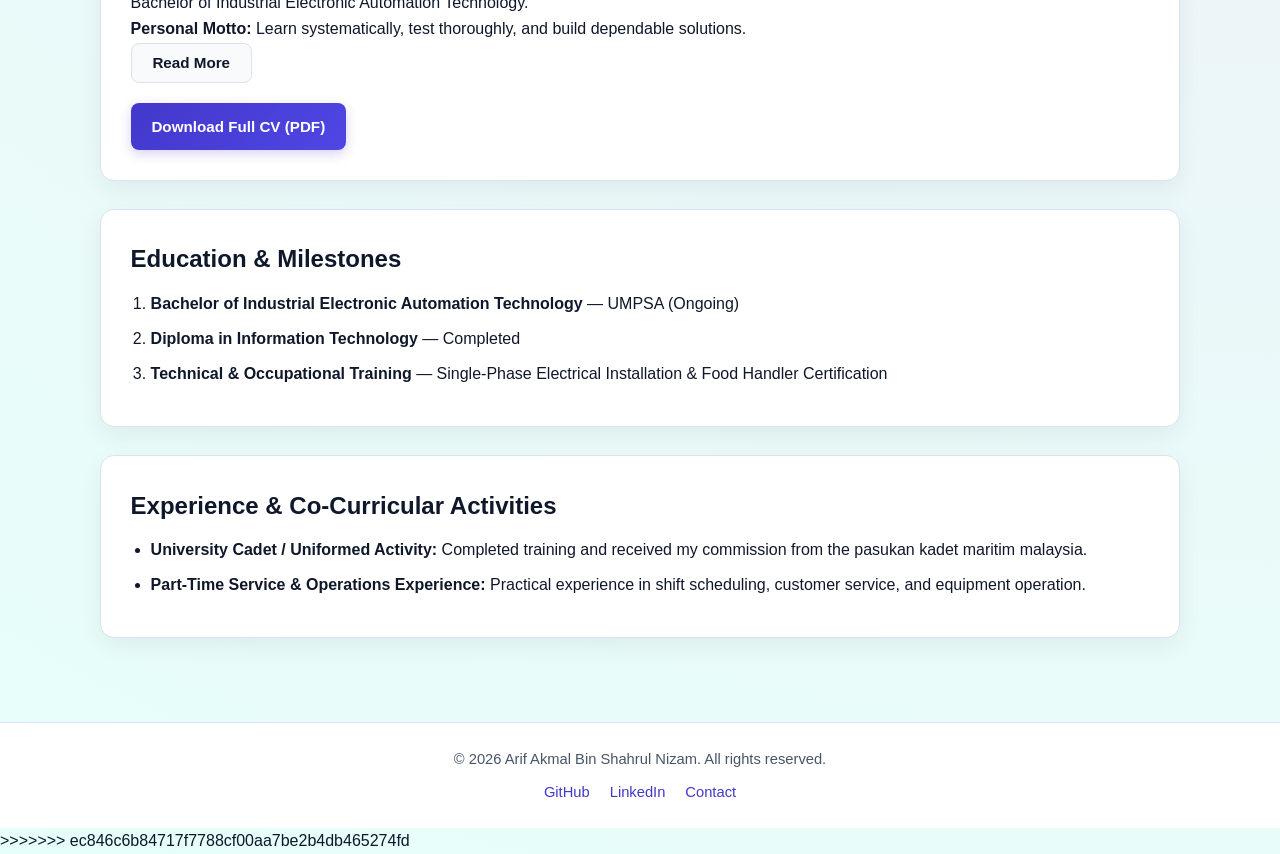
==== commit 367ccd37: "lastupdateforabout.html" ====
--- a/about.html
+++ b/about.html
@@ -1,4 +1,3 @@
-
 <!DOCTYPE html>
 <html lang="en">
 <head>
@@ -103,7 +102,6 @@
 
   <script src="js/script.js"></script>
 </body>
-=======
 <!DOCTYPE html>
 <html lang="en">
 <head>
--- a/css/style.css
+++ b/css/style.css
@@ -544,550 +544,4 @@
   table {
     font-size: 0.9rem;
   }
-:root {
-  --bg-color: #eef3f8;
-  --surface-color: #ffffff;
-  --surface-tint: #f8fafc;
-  --text-color: #0f172a;
-  --muted-color: #475569;
-  --primary-color: #4338ca;
-  --primary-hover: #3730a3;
-  --primary-soft: #eef2ff;
-  --accent-color: #0d9488;
-  --accent-soft: #f0fdfa;
-  --border-color: #dbe3ee;
-  --error-color: #dc2626;
-  --success-color: #15803d;
-  --radius: 14px;
-  --radius-sm: 8px;
-  --shadow: 0 8px 24px rgba(15, 23, 42, 0.06);
-  --shadow-lg: 0 16px 34px rgba(67, 56, 202, 0.12);
-  --transition: all 0.22s ease;
-}
-
-*,
-*::before,
-*::after {
-  box-sizing: border-box;
-  margin: 0;
-  padding: 0;
-}
-
-html {
-  scroll-behavior: smooth;
-}
-
-body {
-  font-family: "Segoe UI", Tahoma, Geneva, Verdana, sans-serif;
-  background: radial-gradient(circle at top right, #e0e7ff 0%, var(--bg-color) 45%, #e6fffa 100%);
-  color: var(--text-color);
-  line-height: 1.65;
-  min-height: 100vh;
-}
-
-img {
-  max-width: 100%;
-  height: auto;
-  display: block;
-}
-
-a {
-  color: var(--primary-color);
-  text-decoration: none;
-  transition: var(--transition);
-}
-
-a:hover {
-  color: var(--primary-hover);
-}
-
-/* Header & Navigation */
-header {
-  background-color: rgba(255, 255, 255, 0.92);
-  backdrop-filter: blur(10px);
-  border-bottom: 1px solid var(--border-color);
-  position: sticky;
-  top: 0;
-  z-index: 100;
-}
-
-nav {
-  max-width: 1120px;
-  margin: 0 auto;
-  padding: 0.95rem 1.25rem;
-  display: flex;
-  align-items: center;
-  justify-content: space-between;
-  gap: 1rem;
-}
-
-.brand {
-  font-size: 1.25rem;
-  font-weight: 800;
-  letter-spacing: -0.02em;
-  color: var(--text-color);
-  display: inline-flex;
-  align-items: center;
-  gap: 0.5rem;
-}
-
-.brand::before {
-  content: "";
-  width: 10px;
-  height: 10px;
-  border-radius: 50%;
-  background: linear-gradient(135deg, var(--primary-color), var(--accent-color));
-}
-
-.nav-links {
-  list-style: none;
-  display: flex;
-  align-items: center;
-  gap: 0.5rem;
-}
-
-.nav-links a {
-  padding: 0.45rem 0.85rem;
-  border-radius: var(--radius-sm);
-  color: var(--muted-color);
-  font-weight: 600;
-  font-size: 0.95rem;
-}
-
-.nav-links a:hover {
-  background-color: var(--primary-soft);
-  color: var(--primary-color);
-}
-
-.nav-links a.active {
-  background: linear-gradient(135deg, var(--primary-color), #4f46e5);
-  color: #ffffff;
-  box-shadow: 0 4px 12px rgba(67, 56, 202, 0.25);
-}
-
-#menu-toggle {
-  display: none;
-  padding: 0.45rem 0.85rem;
-  border: 1px solid var(--border-color);
-  border-radius: var(--radius-sm);
-  background-color: var(--surface-color);
-  color: var(--text-color);
-  font-weight: 600;
-  cursor: pointer;
-}
-
-/* Main Content */
-main {
-  max-width: 1120px;
-  margin: 0 auto;
-  padding: 2rem 1.25rem 3.5rem;
-}
-
-section {
-  background-color: var(--surface-color);
-  border: 1px solid var(--border-color);
-  border-radius: var(--radius);
-  padding: 1.85rem;
-  margin-bottom: 1.75rem;
-  box-shadow: var(--shadow);
-}
-
-.page-header {
-  background: linear-gradient(135deg, #ffffff 0%, var(--primary-soft) 100%);
-  border-color: #c7d2fe;
-}
-
-.page-header h1,
-.hero h1 {
-  font-size: 2.05rem;
-  font-weight: 800;
-  letter-spacing: -0.025em;
-  line-height: 1.2;
-  margin-bottom: 0.5rem;
-  color: var(--text-color);
-}
-
-.tagline {
-  font-size: 1.12rem;
-  font-weight: 700;
-  color: var(--accent-color);
-  margin-bottom: 0.85rem;
-}
-
-.intro,
-.page-header p {
-  color: var(--muted-color);
-  margin-bottom: 1.25rem;
-  max-width: 72ch;
-}
-
-/* Buttons */
-.btn {
-  display: inline-block;
-  padding: 0.68rem 1.3rem;
-  border-radius: var(--radius-sm);
-  font-weight: 600;
-  font-size: 0.95rem;
-  border: none;
-  cursor: pointer;
-  transition: var(--transition);
-}
-
-.btn-primary {
-  background: linear-gradient(135deg, var(--primary-color), #4f46e5);
-  color: #ffffff;
-  box-shadow: 0 4px 12px rgba(67, 56, 202, 0.22);
-}
-
-.btn-primary:hover {
-  background: linear-gradient(135deg, var(--primary-hover), var(--primary-color));
-  color: #ffffff;
-  transform: translateY(-2px);
-  box-shadow: 0 8px 18px rgba(67, 56, 202, 0.28);
-}
-
-.btn-secondary {
-  background-color: var(--surface-tint);
-  color: var(--text-color);
-  border: 1px solid var(--border-color);
-}
-
-.btn-secondary:hover {
-  background-color: var(--primary-soft);
-  color: var(--primary-color);
-  border-color: #c7d2fe;
-  transform: translateY(-1px);
-}
-
-.cta-group {
-  display: flex;
-  flex-wrap: wrap;
-  gap: 0.75rem;
-  margin-bottom: 1.5rem;
-}
-
-.profile-photo {
-  width: 190px;
-  aspect-ratio: 1 / 1;
-  object-fit: cover;
-  border-radius: var(--radius);
-  border: 3px solid #c7d2fe;
-  box-shadow: var(--shadow);
-}
-
-.highlights ul,
-.timeline,
-.experience-section ul {
-  padding-left: 1.25rem;
-  margin-top: 0.75rem;
-}
-
-.highlights li,
-.timeline li,
-.experience-section li {
-  margin-bottom: 0.55rem;
-}
-
-/* Collapsible & Tabs */
-.collapsible-content {
-  margin-top: 1rem;
-  padding-top: 1rem;
-  border-top: 1px dashed var(--border-color);
-}
-
-.collapsible-content h3 {
-  margin-top: 0.75rem;
-  margin-bottom: 0.35rem;
-  color: var(--primary-color);
-}
-
-.cv-download {
-  margin-top: 1.25rem;
-}
-
-.tab-buttons,
-.filter-buttons {
-  display: flex;
-  flex-wrap: wrap;
-  gap: 0.6rem;
-  margin-bottom: 1.25rem;
-}
-
-.tab-btn,
-.filter-btn {
-  padding: 0.5rem 1.05rem;
-  border: 1px solid var(--border-color);
-  border-radius: 999px;
-  background-color: var(--surface-color);
-  color: var(--muted-color);
-  font-weight: 600;
-  font-size: 0.9rem;
-  cursor: pointer;
-  transition: var(--transition);
-}
-
-.tab-btn:hover,
-.filter-btn:hover {
-  background-color: var(--primary-soft);
-  color: var(--primary-color);
-  border-color: #a5b4fc;
-}
-
-.tab-btn.active,
-.filter-btn.active {
-  background: linear-gradient(135deg, var(--primary-color), var(--accent-color));
-  color: #ffffff;
-  border-color: transparent;
-  box-shadow: 0 4px 12px rgba(67, 56, 202, 0.22);
-}
-
-.tab-panel {
-  display: none;
-}
-
-.tab-panel.active {
-  display: block;
-}
-
-.skill-item {
-  margin-bottom: 1.05rem;
-}
-
-.skill-header {
-  display: flex;
-  justify-content: space-between;
-  font-weight: 600;
-  margin-bottom: 0.35rem;
-}
-
-.progress-bar {
-  width: 100%;
-  height: 11px;
-  background-color: #e2e8f0;
-  border-radius: 999px;
-  overflow: hidden;
-}
-
-.progress-fill {
-  height: 100%;
-  width: 0;
-  background: linear-gradient(90deg, var(--primary-color), var(--accent-color));
-  border-radius: 999px;
-  transition: width 0.8s ease;
-}
-
-/* Table */
-table {
-  width: 100%;
-  border-collapse: collapse;
-  margin-top: 0.75rem;
-  border-radius: var(--radius-sm);
-  overflow: hidden;
-}
-
-th,
-td {
-  border: 1px solid var(--border-color);
-  padding: 0.75rem 0.9rem;
-  text-align: left;
-}
-
-th {
-  background-color: var(--primary-soft);
-  color: var(--primary-hover);
-  font-weight: 700;
-}
-
-tr:nth-child(even) td {
-  background-color: var(--surface-tint);
-}
-
-/* Projects Grid */
-.projects-grid {
-  display: grid;
-  grid-template-columns: repeat(3, 1fr);
-  gap: 1.35rem;
-}
-
-.project-card {
-  border: 1px solid var(--border-color);
-  border-radius: var(--radius);
-  padding: 1.15rem;
-  background-color: var(--surface-tint);
-  display: flex;
-  flex-direction: column;
-  gap: 0.65rem;
-  transition: var(--transition);
-}
-
-.project-card:hover {
-  background-color: var(--surface-color);
-  border-color: #a5b4fc;
-  transform: translateY(-4px);
-  box-shadow: var(--shadow-lg);
-}
-
-.project-card img {
-  width: 100%;
-  aspect-ratio: 16 / 10;
-  object-fit: cover;
-  border-radius: var(--radius-sm);
-  border: 1px solid var(--border-color);
-  background-color: #e2e8f0;
-}
-
-.project-card h2 {
-  font-size: 1.15rem;
-  color: var(--text-color);
-}
-
-.project-card p {
-  font-size: 0.92rem;
-  color: var(--muted-color);
-}
-
-.project-card p strong {
-  color: var(--text-color);
-}
-
-.project-link {
-  margin-top: auto;
-  padding-top: 0.4rem;
-  font-weight: 700;
-  color: var(--primary-color);
-}
-
-.project-link:hover {
-  color: var(--accent-color);
-  text-decoration: underline;
-}
-
-/* Contact Layout & Form */
-.contact-layout {
-  display: grid;
-  grid-template-columns: 2fr 1fr;
-  gap: 1.5rem;
-}
-
-.form-group {
-  margin-bottom: 1rem;
-}
-
-label {
-  display: block;
-  font-weight: 600;
-  margin-bottom: 0.35rem;
-}
-
-input,
-textarea {
-  width: 100%;
-  padding: 0.68rem 0.85rem;
-  border: 1px solid var(--border-color);
-  border-radius: var(--radius-sm);
-  font-family: inherit;
-  font-size: 1rem;
-  background-color: var(--surface-color);
-  color: var(--text-color);
-}
-
-input:focus,
-textarea:focus {
-  outline: 3px solid var(--primary-soft);
-  border-color: var(--primary-color);
-}
-
-.error-msg {
-  color: var(--error-color);
-  font-size: 0.85rem;
-  display: block;
-  margin-top: 0.25rem;
-}
-
-.form-status {
-  margin-top: 0.9rem;
-  font-weight: 600;
-}
-
-.form-status.success {
-  color: var(--success-color);
-}
-
-.form-status.error {
-  color: var(--error-color);
-}
-
-.contact-details p,
-.social-list {
-  margin-top: 0.5rem;
-}
-
-.social-list {
-  list-style: none;
-  display: flex;
-  flex-direction: column;
-  gap: 0.5rem;
-}
-
-/* Footer */
-footer {
-  background-color: var(--surface-color);
-  border-top: 1px solid var(--border-color);
-  padding: 1.5rem 1.25rem;
-  text-align: center;
-  color: var(--muted-color);
-  font-size: 0.92rem;
-}
-
-.footer-links {
-  list-style: none;
-  display: flex;
-  justify-content: center;
-  gap: 1.25rem;
-  margin-top: 0.5rem;
-}
-
-/* Responsive Breakpoints */
-@media (max-width: 768px) {
-  #menu-toggle {
-    display: inline-block;
-  }
-
-  .nav-links {
-    display: none;
-    position: absolute;
-    top: 100%;
-    left: 0;
-    right: 0;
-    background-color: var(--surface-color);
-    border-bottom: 1px solid var(--border-color);
-    flex-direction: column;
-    padding: 1rem;
-    gap: 0.5rem;
-    box-shadow: var(--shadow);
-  }
-
-  .nav-links.open {
-    display: flex;
-  }
-
-  .projects-grid,
-  .contact-layout {
-    grid-template-columns: 1fr;
-  }
-}
-
-@media (max-width: 480px) {
-  .page-header h1,
-  .hero h1 {
-    font-size: 1.6rem;
-  }
-
-  section {
-    padding: 1.25rem;
-  }
-
-  table {
-    font-size: 0.9rem;
-  }
 }
--- a/css/style.css
+++ b/css/style.css
@@ -544,550 +544,4 @@
   table {
     font-size: 0.9rem;
   }
-:root {
-  --bg-color: #eef3f8;
-  --surface-color: #ffffff;
-  --surface-tint: #f8fafc;
-  --text-color: #0f172a;
-  --muted-color: #475569;
-  --primary-color: #4338ca;
-  --primary-hover: #3730a3;
-  --primary-soft: #eef2ff;
-  --accent-color: #0d9488;
-  --accent-soft: #f0fdfa;
-  --border-color: #dbe3ee;
-  --error-color: #dc2626;
-  --success-color: #15803d;
-  --radius: 14px;
-  --radius-sm: 8px;
-  --shadow: 0 8px 24px rgba(15, 23, 42, 0.06);
-  --shadow-lg: 0 16px 34px rgba(67, 56, 202, 0.12);
-  --transition: all 0.22s ease;
-}
-
-*,
-*::before,
-*::after {
-  box-sizing: border-box;
-  margin: 0;
-  padding: 0;
-}
-
-html {
-  scroll-behavior: smooth;
-}
-
-body {
-  font-family: "Segoe UI", Tahoma, Geneva, Verdana, sans-serif;
-  background: radial-gradient(circle at top right, #e0e7ff 0%, var(--bg-color) 45%, #e6fffa 100%);
-  color: var(--text-color);
-  line-height: 1.65;
-  min-height: 100vh;
-}
-
-img {
-  max-width: 100%;
-  height: auto;
-  display: block;
-}
-
-a {
-  color: var(--primary-color);
-  text-decoration: none;
-  transition: var(--transition);
-}
-
-a:hover {
-  color: var(--primary-hover);
-}
-
-/* Header & Navigation */
-header {
-  background-color: rgba(255, 255, 255, 0.92);
-  backdrop-filter: blur(10px);
-  border-bottom: 1px solid var(--border-color);
-  position: sticky;
-  top: 0;
-  z-index: 100;
-}
-
-nav {
-  max-width: 1120px;
-  margin: 0 auto;
-  padding: 0.95rem 1.25rem;
-  display: flex;
-  align-items: center;
-  justify-content: space-between;
-  gap: 1rem;
-}
-
-.brand {
-  font-size: 1.25rem;
-  font-weight: 800;
-  letter-spacing: -0.02em;
-  color: var(--text-color);
-  display: inline-flex;
-  align-items: center;
-  gap: 0.5rem;
-}
-
-.brand::before {
-  content: "";
-  width: 10px;
-  height: 10px;
-  border-radius: 50%;
-  background: linear-gradient(135deg, var(--primary-color), var(--accent-color));
-}
-
-.nav-links {
-  list-style: none;
-  display: flex;
-  align-items: center;
-  gap: 0.5rem;
-}
-
-.nav-links a {
-  padding: 0.45rem 0.85rem;
-  border-radius: var(--radius-sm);
-  color: var(--muted-color);
-  font-weight: 600;
-  font-size: 0.95rem;
-}
-
-.nav-links a:hover {
-  background-color: var(--primary-soft);
-  color: var(--primary-color);
-}
-
-.nav-links a.active {
-  background: linear-gradient(135deg, var(--primary-color), #4f46e5);
-  color: #ffffff;
-  box-shadow: 0 4px 12px rgba(67, 56, 202, 0.25);
-}
-
-#menu-toggle {
-  display: none;
-  padding: 0.45rem 0.85rem;
-  border: 1px solid var(--border-color);
-  border-radius: var(--radius-sm);
-  background-color: var(--surface-color);
-  color: var(--text-color);
-  font-weight: 600;
-  cursor: pointer;
-}
-
-/* Main Content */
-main {
-  max-width: 1120px;
-  margin: 0 auto;
-  padding: 2rem 1.25rem 3.5rem;
-}
-
-section {
-  background-color: var(--surface-color);
-  border: 1px solid var(--border-color);
-  border-radius: var(--radius);
-  padding: 1.85rem;
-  margin-bottom: 1.75rem;
-  box-shadow: var(--shadow);
-}
-
-.page-header {
-  background: linear-gradient(135deg, #ffffff 0%, var(--primary-soft) 100%);
-  border-color: #c7d2fe;
-}
-
-.page-header h1,
-.hero h1 {
-  font-size: 2.05rem;
-  font-weight: 800;
-  letter-spacing: -0.025em;
-  line-height: 1.2;
-  margin-bottom: 0.5rem;
-  color: var(--text-color);
-}
-
-.tagline {
-  font-size: 1.12rem;
-  font-weight: 700;
-  color: var(--accent-color);
-  margin-bottom: 0.85rem;
-}
-
-.intro,
-.page-header p {
-  color: var(--muted-color);
-  margin-bottom: 1.25rem;
-  max-width: 72ch;
-}
-
-/* Buttons */
-.btn {
-  display: inline-block;
-  padding: 0.68rem 1.3rem;
-  border-radius: var(--radius-sm);
-  font-weight: 600;
-  font-size: 0.95rem;
-  border: none;
-  cursor: pointer;
-  transition: var(--transition);
-}
-
-.btn-primary {
-  background: linear-gradient(135deg, var(--primary-color), #4f46e5);
-  color: #ffffff;
-  box-shadow: 0 4px 12px rgba(67, 56, 202, 0.22);
-}
-
-.btn-primary:hover {
-  background: linear-gradient(135deg, var(--primary-hover), var(--primary-color));
-  color: #ffffff;
-  transform: translateY(-2px);
-  box-shadow: 0 8px 18px rgba(67, 56, 202, 0.28);
-}
-
-.btn-secondary {
-  background-color: var(--surface-tint);
-  color: var(--text-color);
-  border: 1px solid var(--border-color);
-}
-
-.btn-secondary:hover {
-  background-color: var(--primary-soft);
-  color: var(--primary-color);
-  border-color: #c7d2fe;
-  transform: translateY(-1px);
-}
-
-.cta-group {
-  display: flex;
-  flex-wrap: wrap;
-  gap: 0.75rem;
-  margin-bottom: 1.5rem;
-}
-
-.profile-photo {
-  width: 190px;
-  aspect-ratio: 1 / 1;
-  object-fit: cover;
-  border-radius: var(--radius);
-  border: 3px solid #c7d2fe;
-  box-shadow: var(--shadow);
-}
-
-.highlights ul,
-.timeline,
-.experience-section ul {
-  padding-left: 1.25rem;
-  margin-top: 0.75rem;
-}
-
-.highlights li,
-.timeline li,
-.experience-section li {
-  margin-bottom: 0.55rem;
-}
-
-/* Collapsible & Tabs */
-.collapsible-content {
-  margin-top: 1rem;
-  padding-top: 1rem;
-  border-top: 1px dashed var(--border-color);
-}
-
-.collapsible-content h3 {
-  margin-top: 0.75rem;
-  margin-bottom: 0.35rem;
-  color: var(--primary-color);
-}
-
-.cv-download {
-  margin-top: 1.25rem;
-}
-
-.tab-buttons,
-.filter-buttons {
-  display: flex;
-  flex-wrap: wrap;
-  gap: 0.6rem;
-  margin-bottom: 1.25rem;
-}
-
-.tab-btn,
-.filter-btn {
-  padding: 0.5rem 1.05rem;
-  border: 1px solid var(--border-color);
-  border-radius: 999px;
-  background-color: var(--surface-color);
-  color: var(--muted-color);
-  font-weight: 600;
-  font-size: 0.9rem;
-  cursor: pointer;
-  transition: var(--transition);
-}
-
-.tab-btn:hover,
-.filter-btn:hover {
-  background-color: var(--primary-soft);
-  color: var(--primary-color);
-  border-color: #a5b4fc;
-}
-
-.tab-btn.active,
-.filter-btn.active {
-  background: linear-gradient(135deg, var(--primary-color), var(--accent-color));
-  color: #ffffff;
-  border-color: transparent;
-  box-shadow: 0 4px 12px rgba(67, 56, 202, 0.22);
-}
-
-.tab-panel {
-  display: none;
-}
-
-.tab-panel.active {
-  display: block;
-}
-
-.skill-item {
-  margin-bottom: 1.05rem;
-}
-
-.skill-header {
-  display: flex;
-  justify-content: space-between;
-  font-weight: 600;
-  margin-bottom: 0.35rem;
-}
-
-.progress-bar {
-  width: 100%;
-  height: 11px;
-  background-color: #e2e8f0;
-  border-radius: 999px;
-  overflow: hidden;
-}
-
-.progress-fill {
-  height: 100%;
-  width: 0;
-  background: linear-gradient(90deg, var(--primary-color), var(--accent-color));
-  border-radius: 999px;
-  transition: width 0.8s ease;
-}
-
-/* Table */
-table {
-  width: 100%;
-  border-collapse: collapse;
-  margin-top: 0.75rem;
-  border-radius: var(--radius-sm);
-  overflow: hidden;
-}
-
-th,
-td {
-  border: 1px solid var(--border-color);
-  padding: 0.75rem 0.9rem;
-  text-align: left;
-}
-
-th {
-  background-color: var(--primary-soft);
-  color: var(--primary-hover);
-  font-weight: 700;
-}
-
-tr:nth-child(even) td {
-  background-color: var(--surface-tint);
-}
-
-/* Projects Grid */
-.projects-grid {
-  display: grid;
-  grid-template-columns: repeat(3, 1fr);
-  gap: 1.35rem;
-}
-
-.project-card {
-  border: 1px solid var(--border-color);
-  border-radius: var(--radius);
-  padding: 1.15rem;
-  background-color: var(--surface-tint);
-  display: flex;
-  flex-direction: column;
-  gap: 0.65rem;
-  transition: var(--transition);
-}
-
-.project-card:hover {
-  background-color: var(--surface-color);
-  border-color: #a5b4fc;
-  transform: translateY(-4px);
-  box-shadow: var(--shadow-lg);
-}
-
-.project-card img {
-  width: 100%;
-  aspect-ratio: 16 / 10;
-  object-fit: cover;
-  border-radius: var(--radius-sm);
-  border: 1px solid var(--border-color);
-  background-color: #e2e8f0;
-}
-
-.project-card h2 {
-  font-size: 1.15rem;
-  color: var(--text-color);
-}
-
-.project-card p {
-  font-size: 0.92rem;
-  color: var(--muted-color);
-}
-
-.project-card p strong {
-  color: var(--text-color);
-}
-
-.project-link {
-  margin-top: auto;
-  padding-top: 0.4rem;
-  font-weight: 700;
-  color: var(--primary-color);
-}
-
-.project-link:hover {
-  color: var(--accent-color);
-  text-decoration: underline;
-}
-
-/* Contact Layout & Form */
-.contact-layout {
-  display: grid;
-  grid-template-columns: 2fr 1fr;
-  gap: 1.5rem;
-}
-
-.form-group {
-  margin-bottom: 1rem;
-}
-
-label {
-  display: block;
-  font-weight: 600;
-  margin-bottom: 0.35rem;
-}
-
-input,
-textarea {
-  width: 100%;
-  padding: 0.68rem 0.85rem;
-  border: 1px solid var(--border-color);
-  border-radius: var(--radius-sm);
-  font-family: inherit;
-  font-size: 1rem;
-  background-color: var(--surface-color);
-  color: var(--text-color);
-}
-
-input:focus,
-textarea:focus {
-  outline: 3px solid var(--primary-soft);
-  border-color: var(--primary-color);
-}
-
-.error-msg {
-  color: var(--error-color);
-  font-size: 0.85rem;
-  display: block;
-  margin-top: 0.25rem;
-}
-
-.form-status {
-  margin-top: 0.9rem;
-  font-weight: 600;
-}
-
-.form-status.success {
-  color: var(--success-color);
-}
-
-.form-status.error {
-  color: var(--error-color);
-}
-
-.contact-details p,
-.social-list {
-  margin-top: 0.5rem;
-}
-
-.social-list {
-  list-style: none;
-  display: flex;
-  flex-direction: column;
-  gap: 0.5rem;
-}
-
-/* Footer */
-footer {
-  background-color: var(--surface-color);
-  border-top: 1px solid var(--border-color);
-  padding: 1.5rem 1.25rem;
-  text-align: center;
-  color: var(--muted-color);
-  font-size: 0.92rem;
-}
-
-.footer-links {
-  list-style: none;
-  display: flex;
-  justify-content: center;
-  gap: 1.25rem;
-  margin-top: 0.5rem;
-}
-
-/* Responsive Breakpoints */
-@media (max-width: 768px) {
-  #menu-toggle {
-    display: inline-block;
-  }
-
-  .nav-links {
-    display: none;
-    position: absolute;
-    top: 100%;
-    left: 0;
-    right: 0;
-    background-color: var(--surface-color);
-    border-bottom: 1px solid var(--border-color);
-    flex-direction: column;
-    padding: 1rem;
-    gap: 0.5rem;
-    box-shadow: var(--shadow);
-  }
-
-  .nav-links.open {
-    display: flex;
-  }
-
-  .projects-grid,
-  .contact-layout {
-    grid-template-columns: 1fr;
-  }
-}
-
-@media (max-width: 480px) {
-  .page-header h1,
-  .hero h1 {
-    font-size: 1.6rem;
-  }
-
-  section {
-    padding: 1.25rem;
-  }
-
-  table {
-    font-size: 0.9rem;
-  }
 }
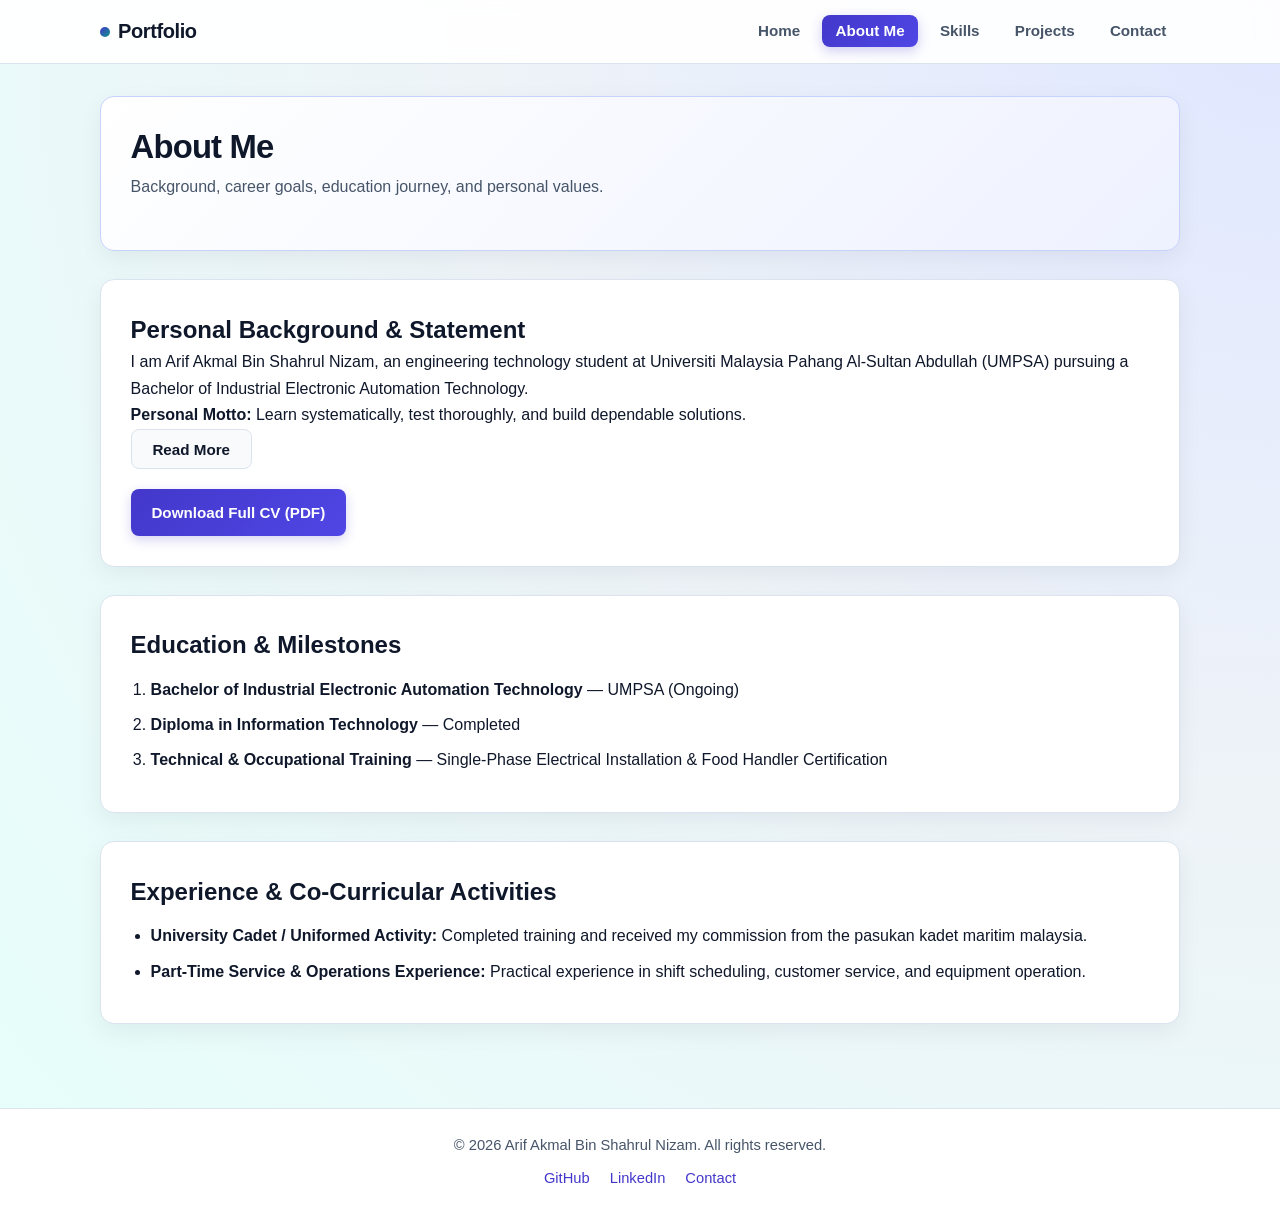
==== commit 744a96a2: "about.htmlfix1" ====
--- a/about.html
+++ b/about.html
@@ -73,7 +73,7 @@
           <strong>Diploma in Information Technology</strong> — Completed
         </li>
         <li>
-          <strong>Technical & Occupational Training</strong> — Single-Phase Electrical Installation & Food Handler Certification 
+          <strong>Technical & Occupational Training</strong> — Single-Phase Electrical Installation & Food Handler Certification
         </li>
       </ol>
     </section>
@@ -102,109 +102,4 @@
 
   <script src="js/script.js"></script>
 </body>
-<!DOCTYPE html>
-<html lang="en">
-<head>
-  <meta charset="UTF-8">
-  <meta name="viewport" content="width=device-width, initial-scale=1.0">
-  <title>About Me | Personal Portfolio</title>
-  <link rel="stylesheet" href="css/style.css">
-</head>
-<body>
-  <header>
-    <nav aria-label="Primary Navigation">
-      <a href="index.html" class="brand">Portfolio</a>
-      <button type="button" id="menu-toggle" aria-expanded="false" aria-label="Toggle navigation">Menu</button>
-      <ul class="nav-links" id="nav-links">
-        <li><a href="index.html">Home</a></li>
-        <li><a href="about.html" class="active" aria-current="page">About Me</a></li>
-        <li><a href="skills.html">Skills</a></li>
-        <li><a href="projects.html">Projects</a></li>
-        <li><a href="contact.html">Contact</a></li>
-      </ul>
-    </nav>
-  </header>
-
-  <main>
-    <section class="page-header">
-      <h1>About Me</h1>
-      <p>Background, career goals, education journey, and personal values.</p>
-    </section>
-
-    <section class="about-profile">
-      <h2>Personal Background & Statement</h2>
-      <p>
-        I am Arif Akmal Bin Shahrul Nizam, an engineering technology student at Universiti Malaysia Pahang
-        Al-Sultan Abdullah (UMPSA) pursuing a Bachelor of Industrial Electronic Automation Technology.
-      </p>
-      <p>
-        <strong>Personal Motto:</strong> Learn systematically, test thoroughly, and build dependable solutions.
-      </p>
-
-      <button type="button" id="read-more-btn" class="btn btn-secondary" aria-expanded="false" aria-controls="more-about">
-        Read More
-      </button>
-
-      <div id="more-about" class="collapsible-content" hidden>
-        <h3>Short & Long-Term Career Goals</h3>
-        <p>
-          In the short term, I aim to gain practical industry exposure through industrial training and
-          entry-level engineering technology roles in automation, embedded systems, or system development.
-          In the long term, I aim to grow into a versatile Engineering Technologist capable of designing,
-          integrating, and maintaining reliable industrial and software systems.
-        </p>
-
-        <h3>Interests & Fun Facts</h3>
-        <ul>
-          <li>Interested in industrial communication protocols, microcontrollers, circuit simulation, and web/mobile apps.</li>
-          <li>Enjoy hands-on technical troubleshooting, structured problem-solving, and gaming in my spare time.</li>
-          <li>Fun fact: I bridge both IT software fundamentals and industrial electronic hardware workflows.</li>
-        </ul>
-      </div>
-
-      <p class="cv-download">
-        <a href="docs/resume.pdf" class="btn btn-primary" download>Download Full CV (PDF)</a>
-      </p>
-    </section>
-
-    <section class="education-section">
-      <h2>Education & Milestones</h2>
-      <ol class="timeline">
-        <li>
-          <strong>Bachelor of Industrial Electronic Automation Technology</strong> — UMPSA (Ongoing)
-        </li>
-        <li>
-          <strong>Diploma in Information Technology</strong> — Completed
-        </li>
-        <li>
-          <strong>Technical & Occupational Training</strong> — Single-Phase Electrical Installation & Food Handler Certification 
-        </li>
-      </ol>
-    </section>
-
-    <section class="experience-section">
-      <h2>Experience & Co-Curricular Activities</h2>
-      <ul>
-        <li>
-          <strong>University Cadet / Uniformed Activity:</strong> Completed training and received my commission from the pasukan kadet maritim malaysia.
-        </li>
-        <li>
-          <strong>Part-Time Service & Operations Experience:</strong> Practical experience in shift scheduling, customer service, and equipment operation.
-        </li>
-      </ul>
-    </section>
-  </main>
-
-  <footer>
-    <p>© <span id="year">2026</span> Arif Akmal Bin Shahrul Nizam. All rights reserved.</p>
-    <ul class="footer-links">
-      <li><a href="https://github.com" target="_blank" rel="noopener noreferrer">GitHub</a></li>
-      <li><a href="https://linkedin.com" target="_blank" rel="noopener noreferrer">LinkedIn</a></li>
-      <li><a href="contact.html">Contact</a></li>
-    </ul>
-  </footer>
-
-  <script src="js/script.js"></script>
-</body>
->>>>>>> ec846c6b84717f7788cf00aa7be2b4db465274fd
 </html>
